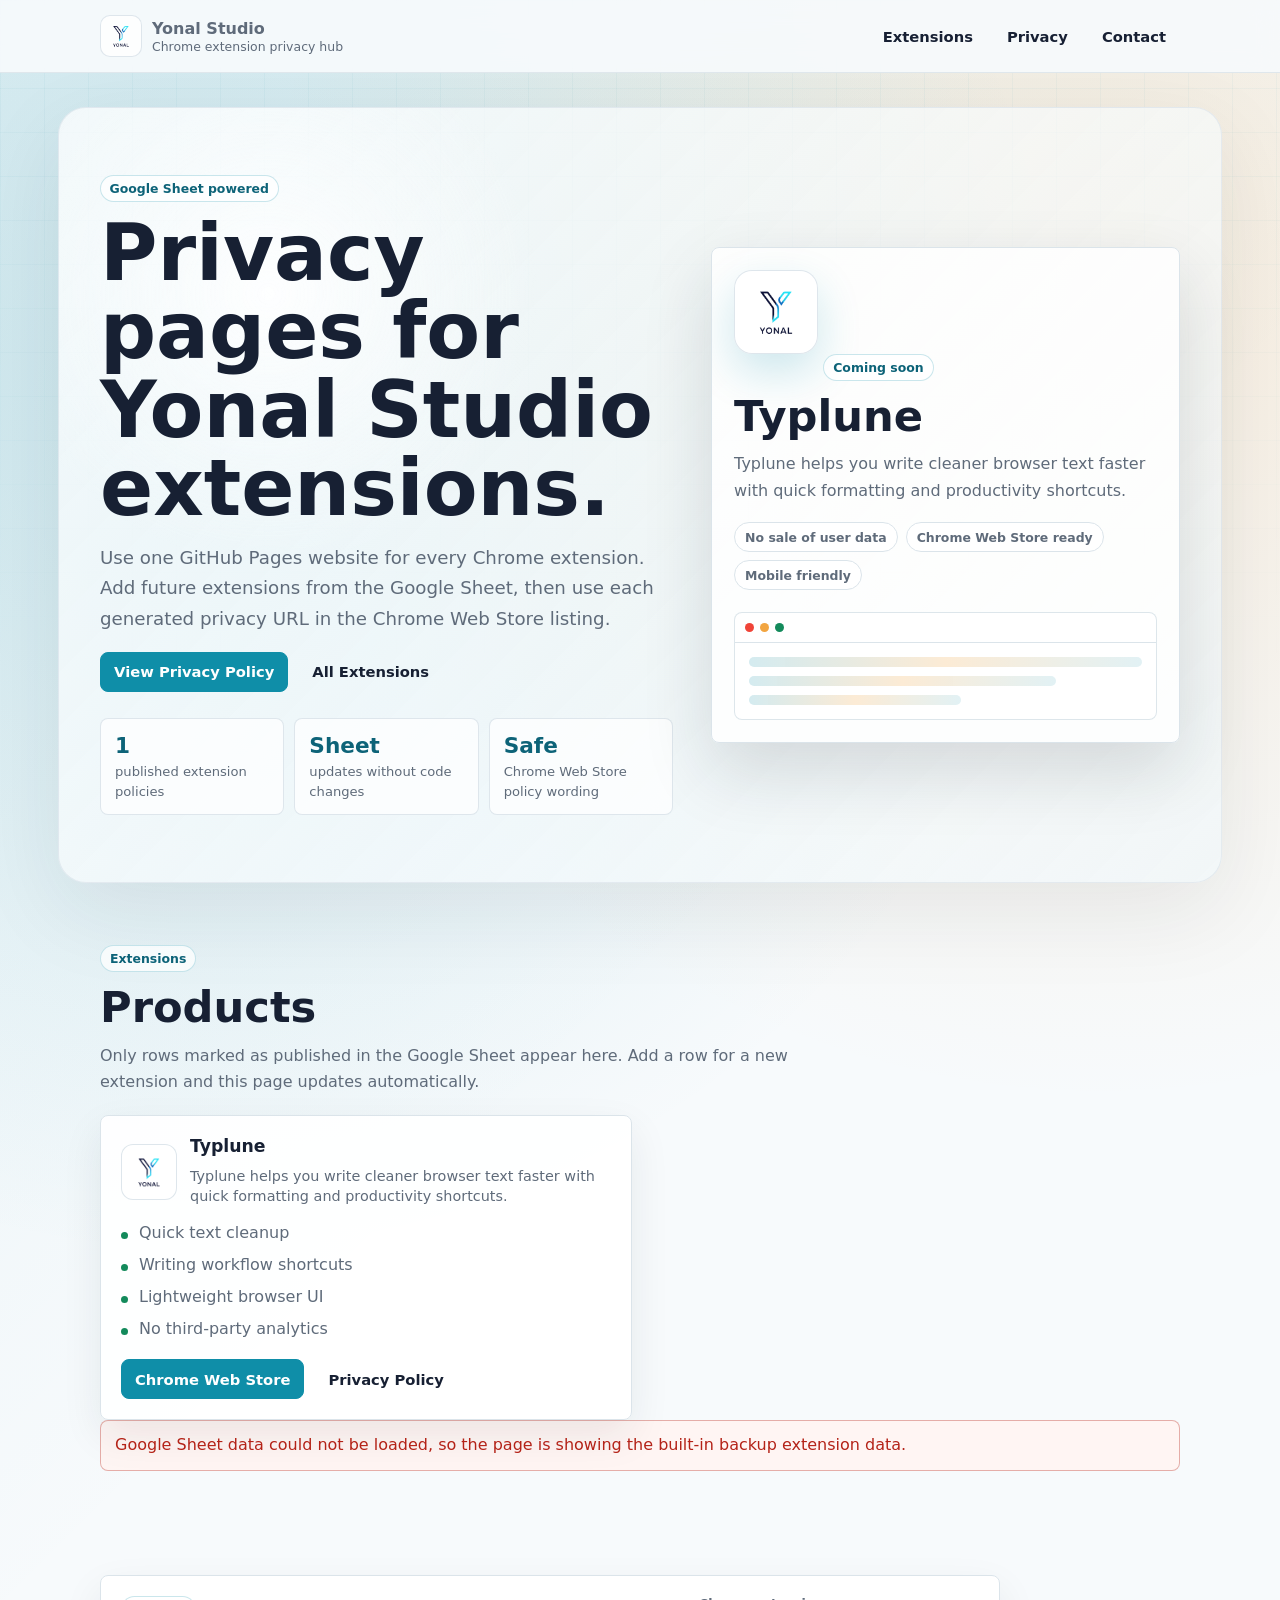
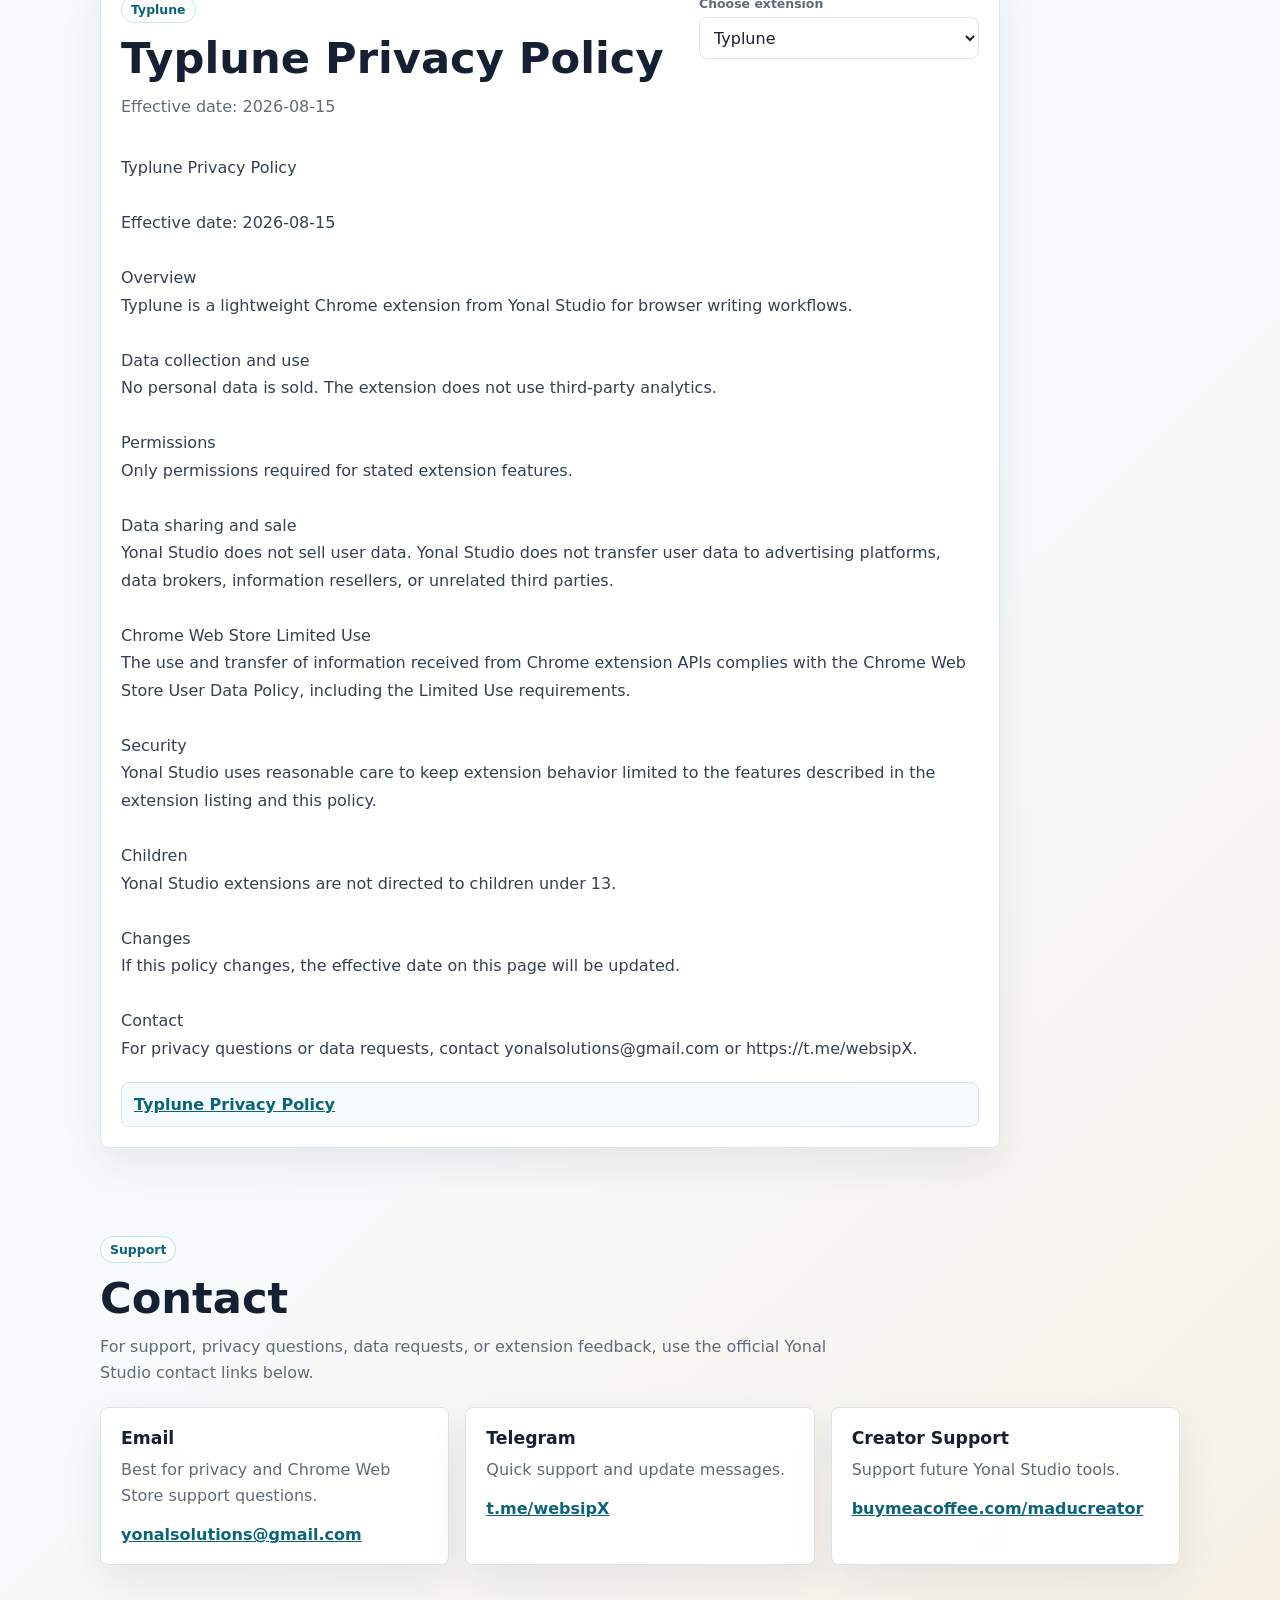
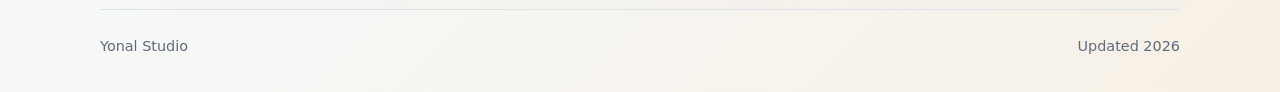
==== index.html @ adbc8b3a "Remove dark logo backgrounds" ====
<!doctype html>
<html lang="en">
<head>
  <meta charset="utf-8">
  <meta name="viewport" content="width=device-width, initial-scale=1">
  <title>Yonal Studio | Chrome Extension Privacy Policies</title>
  <meta name="description" content="Official Yonal Studio Chrome extension privacy policies and support links.">
  <style>
    :root {
      --bg: #f7fafc;
      --surface: #ffffff;
      --surface-soft: #eef7fb;
      --text: #172033;
      --muted: #5f6b7a;
      --line: #dbe4ea;
      --brand: #0f8ea8;
      --brand-dark: #0d6378;
      --accent: #f2a541;
      --ok: #138a5b;
      --danger: #b42318;
      --shadow: 0 16px 40px rgba(23, 32, 51, 0.08);
      --shadow-strong: 0 28px 70px rgba(23, 32, 51, 0.14);
    }

    * { box-sizing: border-box; }

    html { scroll-behavior: smooth; }

    body {
      position: relative;
      margin: 0;
      color: var(--text);
      background:
        radial-gradient(circle at 16% 12%, rgba(15, 142, 168, 0.15), transparent 28%),
        radial-gradient(circle at 86% 8%, rgba(242, 165, 65, 0.16), transparent 26%),
        linear-gradient(135deg, rgba(15, 142, 168, 0.08), transparent 36%),
        linear-gradient(315deg, rgba(242, 165, 65, 0.12), transparent 34%),
        var(--bg);
      font-family: Inter, ui-sans-serif, system-ui, -apple-system, BlinkMacSystemFont, "Segoe UI", sans-serif;
      overflow-x: hidden;
    }

    body::before {
      content: "";
      position: fixed;
      inset: 0;
      z-index: -1;
      pointer-events: none;
      background-image:
        linear-gradient(rgba(15, 142, 168, 0.07) 1px, transparent 1px),
        linear-gradient(90deg, rgba(15, 142, 168, 0.07) 1px, transparent 1px);
      background-size: 44px 44px;
      mask-image: linear-gradient(to bottom, rgba(0, 0, 0, 0.65), transparent 76%);
      animation: gridMove 28s linear infinite;
    }

    a { color: inherit; }

    @keyframes gridMove {
      to { transform: translate3d(-44px, 44px, 0); }
    }

    .touch-layer {
      position: fixed;
      inset: 0;
      z-index: 60;
      pointer-events: none;
      overflow: hidden;
    }

    .touch-spark {
      position: absolute;
      width: 9px;
      height: 9px;
      border-radius: 50%;
      background: var(--brand);
      box-shadow: 0 0 18px rgba(15, 142, 168, 0.48);
      animation: touchSpark 720ms ease-out forwards;
    }

    .touch-ring {
      position: absolute;
      width: 18px;
      height: 18px;
      border: 2px solid rgba(15, 142, 168, 0.28);
      border-radius: 50%;
      transform: translate(-50%, -50%) scale(0.35);
      animation: touchRing 680ms ease-out forwards;
    }

    @keyframes touchSpark {
      to {
        opacity: 0;
        transform: translate(var(--spark-x), var(--spark-y)) scale(0.2);
      }
    }

    @keyframes touchRing {
      to {
        opacity: 0;
        transform: translate(-50%, -50%) scale(5.2);
      }
    }

    .wrap {
      width: min(1080px, calc(100% - 32px));
      margin: 0 auto;
    }

    .topbar {
      position: sticky;
      top: 0;
      z-index: 10;
      border-bottom: 1px solid rgba(219, 228, 234, 0.85);
      background: rgba(247, 250, 252, 0.92);
      backdrop-filter: blur(14px);
    }

    .topbar-inner {
      display: flex;
      align-items: center;
      justify-content: space-between;
      gap: 16px;
      min-height: 72px;
    }

    .brand {
      display: flex;
      align-items: center;
      gap: 10px;
      min-width: 0;
      text-decoration: none;
    }

    .brand img {
      width: 42px;
      height: 42px;
      flex: 0 0 auto;
      border-radius: 10px;
      object-fit: contain;
      background: rgba(255, 255, 255, 0.78);
      border: 1px solid rgba(219, 228, 234, 0.9);
    }

    .brand strong,
    .brand span {
      display: block;
      white-space: nowrap;
      overflow: hidden;
      text-overflow: ellipsis;
    }

    .brand strong { font-size: 1rem; }

    .brand span {
      margin-top: 1px;
      color: var(--muted);
      font-size: 0.78rem;
    }

    .nav {
      display: flex;
      align-items: center;
      gap: 6px;
    }

    .nav a,
    .btn {
      display: inline-flex;
      align-items: center;
      justify-content: center;
      min-height: 40px;
      padding: 0 13px;
      border: 1px solid transparent;
      border-radius: 8px;
      color: var(--text);
      font-size: 0.92rem;
      font-weight: 700;
      text-decoration: none;
      transition: background 140ms ease, border-color 140ms ease, color 140ms ease;
    }

    .btn {
      position: relative;
      overflow: hidden;
    }

    .nav a:hover,
    .btn:hover {
      border-color: var(--line);
      background: var(--surface);
    }

    .btn.primary {
      color: #fff;
      border-color: var(--brand);
      background: var(--brand);
    }

    .btn.primary:hover {
      border-color: var(--brand-dark);
      background: var(--brand-dark);
    }

    .hero {
      position: relative;
      display: grid;
      grid-template-columns: minmax(0, 1.1fr) minmax(280px, 0.9fr);
      gap: 38px;
      align-items: center;
      min-height: calc(100vh - 72px);
      padding: 58px 0 42px;
    }

    .hero::before {
      content: "";
      position: absolute;
      inset: 34px -42px 18px;
      z-index: -1;
      border: 1px solid rgba(219, 228, 234, 0.72);
      border-radius: 28px;
      background:
        radial-gradient(circle at 18% 24%, rgba(255, 255, 255, 0.9), transparent 24%),
        linear-gradient(135deg, rgba(255, 255, 255, 0.72), rgba(238, 247, 251, 0.58));
      box-shadow: 0 28px 90px rgba(23, 32, 51, 0.08);
    }

    .hero-copy,
    .hero-card,
    .reveal {
      opacity: 0;
      transform: translateY(18px);
      animation: revealUp 740ms ease forwards;
    }

    .hero-card { animation-delay: 120ms; }

    @keyframes revealUp {
      to { opacity: 1; transform: translateY(0); }
    }

    .eyebrow {
      display: inline-flex;
      align-items: center;
      width: fit-content;
      margin: 0 0 12px;
      padding: 5px 9px;
      border: 1px solid rgba(15, 142, 168, 0.22);
      border-radius: 999px;
      color: var(--brand-dark);
      background: rgba(255, 255, 255, 0.7);
      font-size: 0.78rem;
      font-weight: 800;
    }

    h1,
    h2,
    h3,
    p { margin-top: 0; }

    h1 {
      max-width: 760px;
      margin-bottom: 16px;
      font-size: clamp(2.2rem, 7vw, 4.9rem);
      line-height: 1;
      letter-spacing: 0;
    }

    h2 {
      margin-bottom: 12px;
      font-size: clamp(1.65rem, 4vw, 2.7rem);
      line-height: 1.08;
      letter-spacing: 0;
    }

    h3 {
      margin-bottom: 8px;
      font-size: 1.08rem;
      line-height: 1.22;
    }

    .lead {
      max-width: 680px;
      color: var(--muted);
      font-size: clamp(1rem, 2vw, 1.14rem);
      line-height: 1.65;
    }

    .hero-stats {
      display: grid;
      grid-template-columns: repeat(3, minmax(0, 1fr));
      gap: 10px;
      max-width: 660px;
      margin-top: 26px;
    }

    .stat {
      min-height: 82px;
      padding: 14px;
      border: 1px solid rgba(219, 228, 234, 0.9);
      border-radius: 8px;
      background: rgba(255, 255, 255, 0.72);
    }

    .stat b {
      display: block;
      margin-bottom: 3px;
      color: var(--brand-dark);
      font-size: 1.35rem;
    }

    .stat span {
      color: var(--muted);
      font-size: 0.82rem;
      line-height: 1.35;
    }

    .hero-card {
      position: relative;
      overflow: hidden;
      padding: 22px;
      border: 1px solid var(--line);
      border-radius: 8px;
      background: rgba(255, 255, 255, 0.82);
      box-shadow: var(--shadow-strong);
    }

    .hero-card::before {
      content: "";
      position: absolute;
      inset: -45% -20% auto;
      height: 220px;
      background: conic-gradient(from 120deg, transparent, rgba(15, 142, 168, 0.26), rgba(242, 165, 65, 0.3), transparent);
      animation: softSpin 12s linear infinite;
    }

    .hero-card > * {
      position: relative;
      z-index: 1;
    }

    @keyframes softSpin {
      to { transform: rotate(360deg); }
    }

    .hero-card img {
      width: 84px;
      height: 84px;
      margin-bottom: 18px;
      border-radius: 18px;
      object-fit: contain;
      background: rgba(255, 255, 255, 0.78);
      border: 1px solid rgba(219, 228, 234, 0.9);
      box-shadow: 0 18px 44px rgba(15, 142, 168, 0.2);
      animation: floatLogo 4.8s ease-in-out infinite;
    }

    @keyframes floatLogo {
      50% { transform: translateY(-8px); }
    }

    .mini-browser {
      position: relative;
      z-index: 1;
      margin-top: 22px;
      border: 1px solid rgba(219, 228, 234, 0.92);
      border-radius: 8px;
      background: rgba(255, 255, 255, 0.82);
    }

    .mini-bar {
      display: flex;
      gap: 6px;
      padding: 10px;
      border-bottom: 1px solid var(--line);
    }

    .mini-bar span {
      width: 9px;
      height: 9px;
      border-radius: 50%;
      background: #f04438;
    }

    .mini-bar span:nth-child(2) { background: var(--accent); }
    .mini-bar span:nth-child(3) { background: var(--ok); }

    .mini-lines {
      display: grid;
      gap: 9px;
      padding: 14px;
    }

    .mini-lines span {
      height: 10px;
      border-radius: 999px;
      background: linear-gradient(90deg, rgba(15, 142, 168, 0.18), rgba(242, 165, 65, 0.22), rgba(15, 142, 168, 0.12));
      animation: linePulse 2.6s ease-in-out infinite;
    }

    .mini-lines span:nth-child(2) {
      width: 78%;
      animation-delay: -0.45s;
    }

    .mini-lines span:nth-child(3) {
      width: 54%;
      animation-delay: -0.9s;
    }

    @keyframes linePulse {
      50% { opacity: 0.45; transform: scaleX(0.96); transform-origin: left; }
    }

    .meta {
      display: flex;
      flex-wrap: wrap;
      gap: 8px;
      margin-top: 18px;
    }

    .pill {
      display: inline-flex;
      align-items: center;
      min-height: 30px;
      padding: 0 10px;
      border: 1px solid var(--line);
      border-radius: 999px;
      color: var(--muted);
      background: #fff;
      font-size: 0.78rem;
      font-weight: 700;
    }

    section { padding: 44px 0; }

    .section-head {
      max-width: 740px;
      margin-bottom: 20px;
    }

    .muted {
      color: var(--muted);
      line-height: 1.65;
    }

    .grid {
      display: grid;
      grid-template-columns: repeat(2, minmax(0, 1fr));
      gap: 16px;
    }

    .card,
    .policy,
    .contact-card {
      border: 1px solid var(--line);
      border-radius: 8px;
      background: rgba(255, 255, 255, 0.9);
      box-shadow: var(--shadow);
    }

    .card,
    .policy,
    .contact-card { padding: 20px; }

    .card,
    .contact-card {
      transition: transform 160ms ease, border-color 160ms ease, box-shadow 160ms ease;
    }

    .card:hover,
    .contact-card:hover {
      transform: translateY(-4px);
      border-color: rgba(15, 142, 168, 0.26);
      box-shadow: var(--shadow-strong);
    }

    .extension-head {
      display: grid;
      grid-template-columns: 56px minmax(0, 1fr);
      gap: 13px;
      align-items: center;
      margin-bottom: 14px;
    }

    .extension-head img {
      width: 56px;
      height: 56px;
      border-radius: 12px;
      object-fit: contain;
      background: rgba(255, 255, 255, 0.78);
      border: 1px solid rgba(219, 228, 234, 0.9);
    }

    .extension-head p {
      margin-bottom: 0;
      color: var(--muted);
      font-size: 0.9rem;
      line-height: 1.45;
    }

    ul {
      display: grid;
      gap: 8px;
      margin: 14px 0 18px;
      padding: 0;
      list-style: none;
    }

    li {
      position: relative;
      padding-left: 18px;
      color: var(--muted);
      line-height: 1.5;
    }

    li::before {
      content: "";
      position: absolute;
      top: 0.65em;
      left: 0;
      width: 7px;
      height: 7px;
      border-radius: 50%;
      background: var(--ok);
    }

    .actions {
      display: flex;
      flex-wrap: wrap;
      gap: 10px;
      margin-top: 18px;
    }

    .policy {
      max-width: 900px;
    }

    .policy-header {
      display: flex;
      align-items: flex-start;
      justify-content: space-between;
      gap: 18px;
      margin-bottom: 18px;
    }

    .select-wrap {
      min-width: min(100%, 280px);
    }

    label {
      display: block;
      margin-bottom: 6px;
      color: var(--muted);
      font-size: 0.78rem;
      font-weight: 800;
    }

    select {
      width: 100%;
      min-height: 42px;
      padding: 0 10px;
      border: 1px solid var(--line);
      border-radius: 8px;
      color: var(--text);
      background: #fff;
      font: inherit;
    }

    .policy-body {
      white-space: pre-wrap;
      color: #344054;
      line-height: 1.72;
    }

    .policy-links {
      display: grid;
      gap: 10px;
      margin-top: 20px;
    }

    .policy-link-row {
      padding: 12px;
      border: 1px solid var(--line);
      border-radius: 8px;
      background: rgba(238, 247, 251, 0.56);
    }

    .policy-links a,
    .contact-card a {
      overflow-wrap: anywhere;
      color: var(--brand-dark);
      font-weight: 800;
    }

    .contact-grid {
      display: grid;
      grid-template-columns: repeat(3, minmax(0, 1fr));
      gap: 16px;
    }

    footer {
      display: flex;
      justify-content: space-between;
      gap: 12px;
      padding: 28px 0 38px;
      border-top: 1px solid var(--line);
      color: var(--muted);
      font-size: 0.9rem;
    }

    .notice {
      padding: 12px 14px;
      border: 1px solid rgba(242, 165, 65, 0.5);
      border-radius: 8px;
      color: #6f4d12;
      background: rgba(255, 247, 230, 0.86);
      line-height: 1.55;
    }

    .notice.error {
      border-color: rgba(180, 35, 24, 0.34);
      color: var(--danger);
      background: rgba(255, 244, 242, 0.9);
    }

    .empty {
      padding: 22px;
      border: 1px dashed rgba(15, 142, 168, 0.34);
      border-radius: 8px;
      color: var(--muted);
      background: rgba(255, 255, 255, 0.7);
      line-height: 1.6;
    }

    @media (max-width: 820px) {
      .topbar-inner {
        align-items: stretch;
        flex-direction: column;
        padding: 12px 0;
      }

      .nav {
        display: grid;
        grid-template-columns: repeat(3, 1fr);
      }

      .nav a { padding-inline: 8px; }

      .hero,
      .grid,
      .contact-grid {
        grid-template-columns: 1fr;
      }

      .hero {
        min-height: auto;
        padding-top: 36px;
      }

      .hero::before {
        inset: 18px -14px 8px;
        border-radius: 18px;
      }

      .hero-stats {
        grid-template-columns: 1fr;
      }

      .policy-header {
        display: grid;
      }
    }

    @media (max-width: 520px) {
      .wrap { width: min(100% - 22px, 1080px); }
      .brand img { width: 38px; height: 38px; }
      .brand strong { font-size: 0.95rem; }
      .brand span { font-size: 0.74rem; }
      .nav a { font-size: 0.84rem; }
      .card,
      .policy,
      .contact-card,
      .hero-card { padding: 16px; }
      footer { flex-direction: column; }
    }

    @media (prefers-reduced-motion: reduce) {
      *,
      *::before,
      *::after {
        scroll-behavior: auto !important;
        animation-duration: 0.001ms !important;
        animation-iteration-count: 1 !important;
        transition-duration: 0.001ms !important;
      }
    }
  </style>
</head>
<body>
  <div class="touch-layer" id="touchLayer" aria-hidden="true"></div>
  <header class="topbar">
    <div class="wrap topbar-inner">
      <a class="brand" href="#home" aria-label="Yonal Studio home">
        <img src="Yonal.png" alt="Yonal Studio logo">
        <span>
          <strong>Yonal Studio</strong>
          <span>Chrome extension privacy hub</span>
        </span>
      </a>
      <nav class="nav" aria-label="Main navigation">
        <a href="#extensions">Extensions</a>
        <a href="#privacy">Privacy</a>
        <a href="#contact">Contact</a>
      </nav>
    </div>
  </header>

  <main id="home" class="wrap">
    <section class="hero">
      <div class="hero-copy">
        <p class="eyebrow">Google Sheet powered</p>
        <h1>Privacy pages for Yonal Studio extensions.</h1>
        <p class="lead">Use one GitHub Pages website for every Chrome extension. Add future extensions from the Google Sheet, then use each generated privacy URL in the Chrome Web Store listing.</p>
        <div class="actions">
          <a class="btn primary" href="#privacy">View Privacy Policy</a>
          <a class="btn" href="#extensions">All Extensions</a>
        </div>
        <div class="hero-stats" aria-label="Privacy hub features">
          <div class="stat"><b id="extensionCount">1</b><span>published extension policies</span></div>
          <div class="stat"><b>Sheet</b><span>updates without code changes</span></div>
          <div class="stat"><b>Safe</b><span>Chrome Web Store policy wording</span></div>
        </div>
      </div>
      <aside class="hero-card" aria-label="Featured extension">
        <img id="featuredLogo" src="Yonal.png" alt="">
        <p class="eyebrow" id="featuredStatus">Published</p>
        <h2 id="featuredName">Yonal Studio</h2>
        <p class="muted" id="featuredSummary">Official Chrome extension privacy and support pages.</p>
        <div class="meta">
          <span class="pill">No sale of user data</span>
          <span class="pill">Chrome Web Store ready</span>
          <span class="pill">Mobile friendly</span>
        </div>
        <div class="mini-browser" aria-hidden="true">
          <div class="mini-bar"><span></span><span></span><span></span></div>
          <div class="mini-lines"><span></span><span></span><span></span></div>
        </div>
      </aside>
    </section>

    <section id="extensions">
      <div class="section-head">
        <p class="eyebrow">Extensions</p>
        <h2>Products</h2>
        <p class="muted">Only rows marked as published in the Google Sheet appear here. Add a row for a new extension and this page updates automatically.</p>
      </div>
      <div class="grid" id="extensionGrid"></div>
      <p class="notice" id="sheetNotice" hidden>Google Sheet data could not be loaded, so the page is showing the built-in backup extension data.</p>
    </section>

    <section id="privacy">
      <article class="policy">
        <div class="policy-header">
          <div>
            <p class="eyebrow" id="policyBadge">Privacy policy</p>
            <h2 id="policyTitle">Privacy Policy</h2>
            <p class="muted" id="policyDate">Effective date</p>
          </div>
          <div class="select-wrap">
            <label for="policySelect">Choose extension</label>
            <select id="policySelect"></select>
          </div>
        </div>
        <div class="policy-body" id="policyBody"></div>
        <div class="policy-links" id="policyLinks"></div>
      </article>
    </section>

    <section id="contact">
      <div class="section-head">
        <p class="eyebrow">Support</p>
        <h2>Contact</h2>
        <p class="muted">For support, privacy questions, data requests, or extension feedback, use the official Yonal Studio contact links below.</p>
      </div>
      <div class="contact-grid">
        <article class="contact-card">
          <h3>Email</h3>
          <p class="muted">Best for privacy and Chrome Web Store support questions.</p>
          <a href="mailto:yonalsolutions@gmail.com">yonalsolutions@gmail.com</a>
        </article>
        <article class="contact-card">
          <h3>Telegram</h3>
          <p class="muted">Quick support and update messages.</p>
          <a href="https://t.me/websipX" target="_blank" rel="noopener">t.me/websipX</a>
        </article>
        <article class="contact-card">
          <h3>Creator Support</h3>
          <p class="muted">Support future Yonal Studio tools.</p>
          <a href="https://buymeacoffee.com/maducreator" target="_blank" rel="noopener">buymeacoffee.com/maducreator</a>
        </article>
      </div>
    </section>
  </main>

  <footer class="wrap">
    <span>Yonal Studio</span>
    <span id="updatedStamp">Privacy hub</span>
  </footer>

  <script>
    const SHEET_ID = '1eaFO8uSvKf9EY0mEOXL4SU1K8xFIANxV0_RZ9KiDdHo';
    const SHEET_NAME = 'Extensions';
    const DEFAULT_LOGO = 'Yonal.png';
    const FALLBACK_EXTENSIONS = [{
      id: 'typlune',
      name: 'Typlune',
      tagline: 'Smart typing tools for the browser',
      summary: 'Typlune helps you write cleaner browser text faster with quick formatting and productivity shortcuts.',
      description: 'Typlune is a lightweight Chrome extension from Yonal Studio for browser writing workflows.',
      version: '1.0.0',
      status: 'Coming soon',
      storeUrl: 'https://chromewebstore.google.com/',
      iconUrl: '',
      features: 'Quick text cleanup|Writing workflow shortcuts|Lightweight browser UI|No third-party analytics',
      privacyEffectiveDate: '2026-08-15',
      privacyPolicy: '',
      permissions: 'Only permissions required for stated extension features.',
      dataCollected: 'No personal data is sold. The extension does not use third-party analytics.',
      published: 'true'
    }];

    function parseCsv(input) {
      const rows = [];
      let row = [];
      let value = '';
      let quoted = false;

      for (let i = 0; i < input.length; i += 1) {
        const char = input[i];
        const next = input[i + 1];

        if (char === '"' && quoted && next === '"') {
          value += '"';
          i += 1;
        } else if (char === '"') {
          quoted = !quoted;
        } else if (char === ',' && !quoted) {
          row.push(value);
          value = '';
        } else if ((char === '\n' || char === '\r') && !quoted) {
          if (value || row.length) {
            row.push(value);
            rows.push(row);
            row = [];
            value = '';
          }
          if (char === '\r' && next === '\n') i += 1;
        } else {
          value += char;
        }
      }

      if (value || row.length) row.push(value);
      if (row.length) rows.push(row);
      return rows;
    }

    function cleanId(value) {
      return String(value || '')
        .toLowerCase()
        .trim()
        .replace(/[^a-z0-9-]/g, '-')
        .replace(/-+/g, '-')
        .replace(/^-|-$/g, '');
    }

    function text(value, fallback = '') {
      const clean = String(value || '').trim();
      return clean || fallback;
    }

    function isPublished(item) {
      return ['true', 'yes', '1', 'published'].includes(String(item.published || '').toLowerCase().trim());
    }

    function safeUrl(value, fallback = '#') {
      if (!String(value || '').trim()) return fallback;
      try {
        const url = new URL(String(value || ''), window.location.href);
        return ['https:', 'mailto:'].includes(url.protocol) ? url.href : fallback;
      } catch {
        return fallback;
      }
    }

    function safeAssetUrl(value, fallback = DEFAULT_LOGO) {
      if (!String(value || '').trim()) return fallback;
      try {
        const url = new URL(String(value || ''), window.location.href);
        const sameOrigin = url.origin === window.location.origin;
        return url.protocol === 'https:' || sameOrigin ? url.href : fallback;
      } catch {
        return fallback;
      }
    }

    function currentPrivacyUrl(item) {
      const url = new URL(window.location.href);
      url.search = '';
      url.hash = '';
      url.searchParams.set('privacy', cleanId(item.id));
      return url.href;
    }

    function splitFeatures(value) {
      return String(value || '')
        .split(/[|;]/)
        .map((item) => item.trim())
        .filter(Boolean)
        .slice(0, 6);
    }

    function logoFor(item) {
      return safeAssetUrl(item.iconUrl, DEFAULT_LOGO);
    }

    function generatedPolicy(item) {
      const name = text(item.name, 'This extension');
      const effectiveDate = text(item.privacyEffectiveDate, '2026-08-16');
      const description = text(item.description, text(item.summary, `${name} is a Chrome extension published by Yonal Studio.`));
      const permissions = text(item.permissions, 'The extension requests only the Chrome permissions required for its stated features.');
      const dataCollected = text(item.dataCollected, 'The extension does not sell personal data and does not use user data for advertising.');

      return `${name} Privacy Policy

Effective date: ${effectiveDate}

Overview
${description}

Data collection and use
${dataCollected}

Permissions
${permissions}

Data sharing and sale
Yonal Studio does not sell user data. Yonal Studio does not transfer user data to advertising platforms, data brokers, information resellers, or unrelated third parties.

Chrome Web Store Limited Use
The use and transfer of information received from Chrome extension APIs complies with the Chrome Web Store User Data Policy, including the Limited Use requirements.

Security
Yonal Studio uses reasonable care to keep extension behavior limited to the features described in the extension listing and this policy.

Children
Yonal Studio extensions are not directed to children under 13.

Changes
If this policy changes, the effective date on this page will be updated.

Contact
For privacy questions or data requests, contact yonalsolutions@gmail.com or https://t.me/websipX.`;
    }

    function normalizedRecords(rows) {
      if (!rows.length) return [];
      const headers = rows.shift().map((header) => header.trim());
      if (!headers.includes('id') || !headers.includes('name')) {
        throw new Error('Google Sheet must include id and name columns.');
      }
      return rows
        .map((row) => Object.fromEntries(headers.map((header, index) => [header, row[index] || ''])))
        .filter((item) => cleanId(item.id) && text(item.name));
    }

    function handleImageError(image) {
      if (image.dataset.fallbackApplied) return;
      image.dataset.fallbackApplied = 'true';
      image.src = DEFAULT_LOGO;
    }

    function createExtensionCard(item) {
      const card = document.createElement('article');
      card.className = 'card';
      card.innerHTML = `
        <div class="extension-head">
          <img alt="">
          <div>
            <h3></h3>
            <p></p>
          </div>
        </div>
        <ul></ul>
        <div class="actions">
          <a class="btn primary" target="_blank" rel="noopener">Chrome Web Store</a>
          <a class="btn">Privacy Policy</a>
        </div>`;

      card.querySelector('img').src = logoFor(item);
      card.querySelector('img').alt = `${text(item.name, 'Extension')} logo`;
      card.querySelector('img').onerror = () => handleImageError(card.querySelector('img'));
      card.querySelector('h3').textContent = text(item.name, 'Extension');
      card.querySelector('p').textContent = text(item.summary, text(item.tagline, text(item.description)));

      const list = card.querySelector('ul');
      const features = splitFeatures(item.features);
      (features.length ? features : ['Privacy policy available', 'Support contact available']).forEach((feature) => {
        const li = document.createElement('li');
        li.textContent = feature;
        list.appendChild(li);
      });

      card.querySelector('.primary').href = safeUrl(item.storeUrl, 'https://chromewebstore.google.com/');
      card.querySelector('.btn:not(.primary)').href = currentPrivacyUrl(item);
      return card;
    }

    function selectedItem(items) {
      const params = new URLSearchParams(window.location.search);
      const requested = cleanId(params.get('privacy')) || cleanId(location.hash.replace('#privacy-', ''));
      return items.find((item) => cleanId(item.id) === requested) || items[0];
    }

    function renderPolicy(items) {
      const item = selectedItem(items);
      const select = document.getElementById('policySelect');
      select.textContent = '';

      items.forEach((record) => {
        const option = document.createElement('option');
        option.value = cleanId(record.id);
        option.textContent = text(record.name, record.id);
        option.selected = cleanId(record.id) === cleanId(item.id);
        select.appendChild(option);
      });

      document.getElementById('policyBadge').textContent = text(item.name, 'Extension');
      document.getElementById('policyTitle').textContent = `${text(item.name, 'Extension')} Privacy Policy`;
      document.getElementById('policyDate').textContent = `Effective date: ${text(item.privacyEffectiveDate, '2026-08-16')}`;
      document.getElementById('policyBody').textContent = text(item.privacyPolicy, generatedPolicy(item));

      const links = document.getElementById('policyLinks');
      links.textContent = '';
      items.forEach((record) => {
        const row = document.createElement('div');
        const link = document.createElement('a');
        row.className = 'policy-link-row';
        link.href = currentPrivacyUrl(record);
        link.textContent = `${text(record.name, record.id)} Privacy Policy`;
        row.append(link);
        links.appendChild(row);
      });
    }

    function render(items, status = 'live') {
      const fromFallback = status === 'fallback';
      const published = items.filter(isPublished);
      const records = published.length ? published : (fromFallback ? FALLBACK_EXTENSIONS : []);
      const featured = records[0];

      if (featured) {
        document.getElementById('featuredLogo').src = logoFor(featured);
        document.getElementById('featuredLogo').alt = `${text(featured.name, 'Extension')} logo`;
        document.getElementById('featuredLogo').onerror = () => handleImageError(document.getElementById('featuredLogo'));
        document.getElementById('featuredStatus').textContent = text(featured.status, 'Published');
        document.getElementById('featuredName').textContent = text(featured.name, 'Yonal Studio');
        document.getElementById('featuredSummary').textContent = text(featured.summary, text(featured.tagline));
      } else {
        document.getElementById('featuredLogo').src = DEFAULT_LOGO;
        document.getElementById('featuredStatus').textContent = 'Waiting for published rows';
        document.getElementById('featuredName').textContent = 'Yonal Studio';
        document.getElementById('featuredSummary').textContent = 'Add an extension row in Google Sheet and set published to true.';
      }

      document.getElementById('extensionCount').textContent = String(records.length);
      document.getElementById('sheetNotice').hidden = !fromFallback;
      document.getElementById('sheetNotice').className = `notice${fromFallback ? ' error' : ''}`;
      document.getElementById('updatedStamp').textContent = `Updated ${new Date().getFullYear()}`;

      const grid = document.getElementById('extensionGrid');
      grid.textContent = '';
      if (records.length) {
        records.forEach((item) => grid.appendChild(createExtensionCard(item)));
        renderPolicy(records);
      } else {
        const empty = document.createElement('p');
        empty.className = 'empty';
        empty.textContent = 'No published extensions found. In Google Sheet, set the published column to true for at least one extension.';
        grid.appendChild(empty);
        renderPolicy(FALLBACK_EXTENSIONS);
      }

      document.getElementById('policySelect').onchange = (event) => {
        const url = new URL(window.location.href);
        url.searchParams.set('privacy', event.target.value);
        window.history.replaceState({}, '', url);
        renderPolicy(records.length ? records : FALLBACK_EXTENSIONS);
      };

      if (new URLSearchParams(window.location.search).has('privacy')) {
        document.getElementById('privacy').scrollIntoView({ behavior: 'smooth', block: 'start' });
      }
    }

    async function loadSheet() {
      try {
        const sheetUrl = `https://docs.google.com/spreadsheets/d/${SHEET_ID}/gviz/tq?tqx=out:csv&sheet=${encodeURIComponent(SHEET_NAME)}&cache=${Date.now()}`;
        const response = await fetch(sheetUrl);
        if (!response.ok) throw new Error(`Sheet request failed: ${response.status}`);
        const csv = await response.text();
        if (/<!doctype html|<html/i.test(csv)) throw new Error('Google Sheet returned an HTML page instead of CSV.');
        const records = normalizedRecords(parseCsv(csv));
        render(records.length ? records : FALLBACK_EXTENSIONS, 'live');
      } catch (error) {
        console.warn(error);
        render(FALLBACK_EXTENSIONS, 'fallback');
      }
    }

    function playTouchAnimation(event) {
      if (window.matchMedia('(prefers-reduced-motion: reduce)').matches) return;
      const layer = document.getElementById('touchLayer');
      if (!layer) return;

      const colors = ['#0f8ea8', '#f2a541', '#138a5b', '#0d6378'];
      const ring = document.createElement('span');
      ring.className = 'touch-ring';
      ring.style.left = `${event.clientX}px`;
      ring.style.top = `${event.clientY}px`;
      layer.appendChild(ring);
      setTimeout(() => ring.remove(), 720);

      for (let i = 0; i < 12; i += 1) {
        const spark = document.createElement('span');
        const angle = (Math.PI * 2 * i) / 12;
        const distance = 28 + Math.random() * 38;
        spark.className = 'touch-spark';
        spark.style.left = `${event.clientX}px`;
        spark.style.top = `${event.clientY}px`;
        spark.style.background = colors[i % colors.length];
        spark.style.setProperty('--spark-x', `${Math.cos(angle) * distance}px`);
        spark.style.setProperty('--spark-y', `${Math.sin(angle) * distance}px`);
        layer.appendChild(spark);
        setTimeout(() => spark.remove(), 760);
      }
    }

    document.addEventListener('pointerdown', playTouchAnimation, { passive: true });

    loadSheet();
  </script>
</body>
</html>
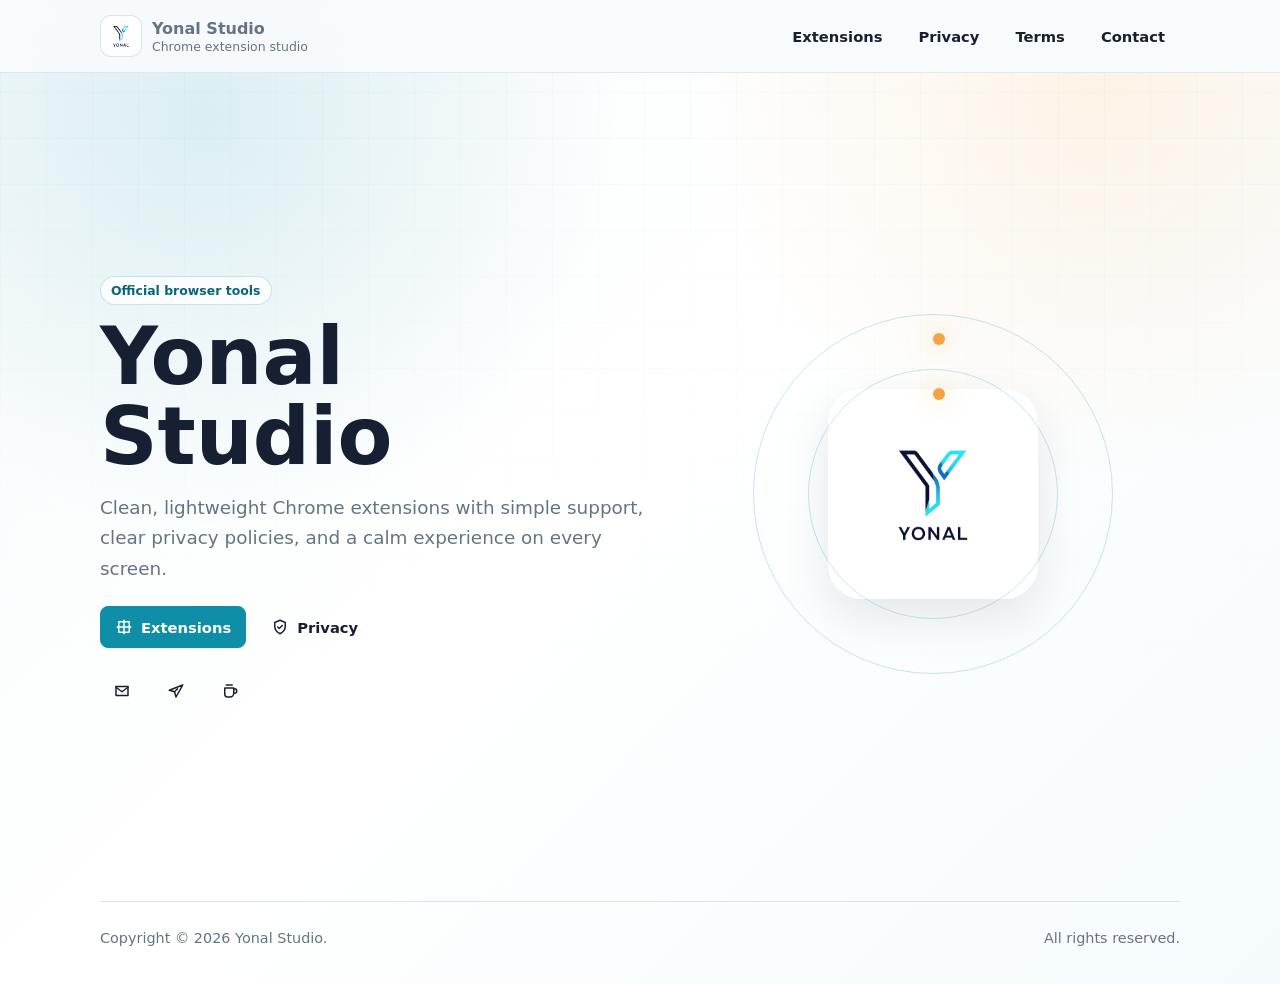
==== commit 27028153: "Split privacy hub into clean pages" ====
--- a/index.html
+++ b/index.html
@@ -3,1153 +3,73 @@
 <head>
   <meta charset="utf-8">
   <meta name="viewport" content="width=device-width, initial-scale=1">
-  <title>Yonal Studio | Chrome Extension Privacy Policies</title>
-  <meta name="description" content="Official Yonal Studio Chrome extension privacy policies and support links.">
-  <style>
-    :root {
-      --bg: #f7fafc;
-      --surface: #ffffff;
-      --surface-soft: #eef7fb;
-      --text: #172033;
-      --muted: #5f6b7a;
-      --line: #dbe4ea;
-      --brand: #0f8ea8;
-      --brand-dark: #0d6378;
-      --accent: #f2a541;
-      --ok: #138a5b;
-      --danger: #b42318;
-      --shadow: 0 16px 40px rgba(23, 32, 51, 0.08);
-      --shadow-strong: 0 28px 70px rgba(23, 32, 51, 0.14);
-    }
-
-    * { box-sizing: border-box; }
-
-    html { scroll-behavior: smooth; }
-
-    body {
-      position: relative;
-      margin: 0;
-      color: var(--text);
-      background:
-        radial-gradient(circle at 16% 12%, rgba(15, 142, 168, 0.15), transparent 28%),
-        radial-gradient(circle at 86% 8%, rgba(242, 165, 65, 0.16), transparent 26%),
-        linear-gradient(135deg, rgba(15, 142, 168, 0.08), transparent 36%),
-        linear-gradient(315deg, rgba(242, 165, 65, 0.12), transparent 34%),
-        var(--bg);
-      font-family: Inter, ui-sans-serif, system-ui, -apple-system, BlinkMacSystemFont, "Segoe UI", sans-serif;
-      overflow-x: hidden;
-    }
-
-    body::before {
-      content: "";
-      position: fixed;
-      inset: 0;
-      z-index: -1;
-      pointer-events: none;
-      background-image:
-        linear-gradient(rgba(15, 142, 168, 0.07) 1px, transparent 1px),
-        linear-gradient(90deg, rgba(15, 142, 168, 0.07) 1px, transparent 1px);
-      background-size: 44px 44px;
-      mask-image: linear-gradient(to bottom, rgba(0, 0, 0, 0.65), transparent 76%);
-      animation: gridMove 28s linear infinite;
-    }
-
-    a { color: inherit; }
-
-    @keyframes gridMove {
-      to { transform: translate3d(-44px, 44px, 0); }
-    }
-
-    .touch-layer {
-      position: fixed;
-      inset: 0;
-      z-index: 60;
-      pointer-events: none;
-      overflow: hidden;
-    }
-
-    .touch-spark {
-      position: absolute;
-      width: 9px;
-      height: 9px;
-      border-radius: 50%;
-      background: var(--brand);
-      box-shadow: 0 0 18px rgba(15, 142, 168, 0.48);
-      animation: touchSpark 720ms ease-out forwards;
-    }
-
-    .touch-ring {
-      position: absolute;
-      width: 18px;
-      height: 18px;
-      border: 2px solid rgba(15, 142, 168, 0.28);
-      border-radius: 50%;
-      transform: translate(-50%, -50%) scale(0.35);
-      animation: touchRing 680ms ease-out forwards;
-    }
-
-    @keyframes touchSpark {
-      to {
-        opacity: 0;
-        transform: translate(var(--spark-x), var(--spark-y)) scale(0.2);
-      }
-    }
-
-    @keyframes touchRing {
-      to {
-        opacity: 0;
-        transform: translate(-50%, -50%) scale(5.2);
-      }
-    }
-
-    .wrap {
-      width: min(1080px, calc(100% - 32px));
-      margin: 0 auto;
-    }
-
-    .topbar {
-      position: sticky;
-      top: 0;
-      z-index: 10;
-      border-bottom: 1px solid rgba(219, 228, 234, 0.85);
-      background: rgba(247, 250, 252, 0.92);
-      backdrop-filter: blur(14px);
-    }
-
-    .topbar-inner {
-      display: flex;
-      align-items: center;
-      justify-content: space-between;
-      gap: 16px;
-      min-height: 72px;
-    }
-
-    .brand {
-      display: flex;
-      align-items: center;
-      gap: 10px;
-      min-width: 0;
-      text-decoration: none;
-    }
-
-    .brand img {
-      width: 42px;
-      height: 42px;
-      flex: 0 0 auto;
-      border-radius: 10px;
-      object-fit: contain;
-      background: rgba(255, 255, 255, 0.78);
-      border: 1px solid rgba(219, 228, 234, 0.9);
-    }
-
-    .brand strong,
-    .brand span {
-      display: block;
-      white-space: nowrap;
-      overflow: hidden;
-      text-overflow: ellipsis;
-    }
-
-    .brand strong { font-size: 1rem; }
-
-    .brand span {
-      margin-top: 1px;
-      color: var(--muted);
-      font-size: 0.78rem;
-    }
-
-    .nav {
-      display: flex;
-      align-items: center;
-      gap: 6px;
-    }
-
-    .nav a,
-    .btn {
-      display: inline-flex;
-      align-items: center;
-      justify-content: center;
-      min-height: 40px;
-      padding: 0 13px;
-      border: 1px solid transparent;
-      border-radius: 8px;
-      color: var(--text);
-      font-size: 0.92rem;
-      font-weight: 700;
-      text-decoration: none;
-      transition: background 140ms ease, border-color 140ms ease, color 140ms ease;
-    }
-
-    .btn {
-      position: relative;
-      overflow: hidden;
-    }
-
-    .nav a:hover,
-    .btn:hover {
-      border-color: var(--line);
-      background: var(--surface);
-    }
-
-    .btn.primary {
-      color: #fff;
-      border-color: var(--brand);
-      background: var(--brand);
-    }
-
-    .btn.primary:hover {
-      border-color: var(--brand-dark);
-      background: var(--brand-dark);
-    }
-
-    .hero {
-      position: relative;
-      display: grid;
-      grid-template-columns: minmax(0, 1.1fr) minmax(280px, 0.9fr);
-      gap: 38px;
-      align-items: center;
-      min-height: calc(100vh - 72px);
-      padding: 58px 0 42px;
-    }
-
-    .hero::before {
-      content: "";
-      position: absolute;
-      inset: 34px -42px 18px;
-      z-index: -1;
-      border: 1px solid rgba(219, 228, 234, 0.72);
-      border-radius: 28px;
-      background:
-        radial-gradient(circle at 18% 24%, rgba(255, 255, 255, 0.9), transparent 24%),
-        linear-gradient(135deg, rgba(255, 255, 255, 0.72), rgba(238, 247, 251, 0.58));
-      box-shadow: 0 28px 90px rgba(23, 32, 51, 0.08);
-    }
-
-    .hero-copy,
-    .hero-card,
-    .reveal {
-      opacity: 0;
-      transform: translateY(18px);
-      animation: revealUp 740ms ease forwards;
-    }
-
-    .hero-card { animation-delay: 120ms; }
-
-    @keyframes revealUp {
-      to { opacity: 1; transform: translateY(0); }
-    }
-
-    .eyebrow {
-      display: inline-flex;
-      align-items: center;
-      width: fit-content;
-      margin: 0 0 12px;
-      padding: 5px 9px;
-      border: 1px solid rgba(15, 142, 168, 0.22);
-      border-radius: 999px;
-      color: var(--brand-dark);
-      background: rgba(255, 255, 255, 0.7);
-      font-size: 0.78rem;
-      font-weight: 800;
-    }
-
-    h1,
-    h2,
-    h3,
-    p { margin-top: 0; }
-
-    h1 {
-      max-width: 760px;
-      margin-bottom: 16px;
-      font-size: clamp(2.2rem, 7vw, 4.9rem);
-      line-height: 1;
-      letter-spacing: 0;
-    }
-
-    h2 {
-      margin-bottom: 12px;
-      font-size: clamp(1.65rem, 4vw, 2.7rem);
-      line-height: 1.08;
-      letter-spacing: 0;
-    }
-
-    h3 {
-      margin-bottom: 8px;
-      font-size: 1.08rem;
-      line-height: 1.22;
-    }
-
-    .lead {
-      max-width: 680px;
-      color: var(--muted);
-      font-size: clamp(1rem, 2vw, 1.14rem);
-      line-height: 1.65;
-    }
-
-    .hero-stats {
-      display: grid;
-      grid-template-columns: repeat(3, minmax(0, 1fr));
-      gap: 10px;
-      max-width: 660px;
-      margin-top: 26px;
-    }
-
-    .stat {
-      min-height: 82px;
-      padding: 14px;
-      border: 1px solid rgba(219, 228, 234, 0.9);
-      border-radius: 8px;
-      background: rgba(255, 255, 255, 0.72);
-    }
-
-    .stat b {
-      display: block;
-      margin-bottom: 3px;
-      color: var(--brand-dark);
-      font-size: 1.35rem;
-    }
-
-    .stat span {
-      color: var(--muted);
-      font-size: 0.82rem;
-      line-height: 1.35;
-    }
-
-    .hero-card {
-      position: relative;
-      overflow: hidden;
-      padding: 22px;
-      border: 1px solid var(--line);
-      border-radius: 8px;
-      background: rgba(255, 255, 255, 0.82);
-      box-shadow: var(--shadow-strong);
-    }
-
-    .hero-card::before {
-      content: "";
-      position: absolute;
-      inset: -45% -20% auto;
-      height: 220px;
-      background: conic-gradient(from 120deg, transparent, rgba(15, 142, 168, 0.26), rgba(242, 165, 65, 0.3), transparent);
-      animation: softSpin 12s linear infinite;
-    }
-
-    .hero-card > * {
-      position: relative;
-      z-index: 1;
-    }
-
-    @keyframes softSpin {
-      to { transform: rotate(360deg); }
-    }
-
-    .hero-card img {
-      width: 84px;
-      height: 84px;
-      margin-bottom: 18px;
-      border-radius: 18px;
-      object-fit: contain;
-      background: rgba(255, 255, 255, 0.78);
-      border: 1px solid rgba(219, 228, 234, 0.9);
-      box-shadow: 0 18px 44px rgba(15, 142, 168, 0.2);
-      animation: floatLogo 4.8s ease-in-out infinite;
-    }
-
-    @keyframes floatLogo {
-      50% { transform: translateY(-8px); }
-    }
-
-    .mini-browser {
-      position: relative;
-      z-index: 1;
-      margin-top: 22px;
-      border: 1px solid rgba(219, 228, 234, 0.92);
-      border-radius: 8px;
-      background: rgba(255, 255, 255, 0.82);
-    }
-
-    .mini-bar {
-      display: flex;
-      gap: 6px;
-      padding: 10px;
-      border-bottom: 1px solid var(--line);
-    }
-
-    .mini-bar span {
-      width: 9px;
-      height: 9px;
-      border-radius: 50%;
-      background: #f04438;
-    }
-
-    .mini-bar span:nth-child(2) { background: var(--accent); }
-    .mini-bar span:nth-child(3) { background: var(--ok); }
-
-    .mini-lines {
-      display: grid;
-      gap: 9px;
-      padding: 14px;
-    }
-
-    .mini-lines span {
-      height: 10px;
-      border-radius: 999px;
-      background: linear-gradient(90deg, rgba(15, 142, 168, 0.18), rgba(242, 165, 65, 0.22), rgba(15, 142, 168, 0.12));
-      animation: linePulse 2.6s ease-in-out infinite;
-    }
-
-    .mini-lines span:nth-child(2) {
-      width: 78%;
-      animation-delay: -0.45s;
-    }
-
-    .mini-lines span:nth-child(3) {
-      width: 54%;
-      animation-delay: -0.9s;
-    }
-
-    @keyframes linePulse {
-      50% { opacity: 0.45; transform: scaleX(0.96); transform-origin: left; }
-    }
-
-    .meta {
-      display: flex;
-      flex-wrap: wrap;
-      gap: 8px;
-      margin-top: 18px;
-    }
-
-    .pill {
-      display: inline-flex;
-      align-items: center;
-      min-height: 30px;
-      padding: 0 10px;
-      border: 1px solid var(--line);
-      border-radius: 999px;
-      color: var(--muted);
-      background: #fff;
-      font-size: 0.78rem;
-      font-weight: 700;
-    }
-
-    section { padding: 44px 0; }
-
-    .section-head {
-      max-width: 740px;
-      margin-bottom: 20px;
-    }
-
-    .muted {
-      color: var(--muted);
-      line-height: 1.65;
-    }
-
-    .grid {
-      display: grid;
-      grid-template-columns: repeat(2, minmax(0, 1fr));
-      gap: 16px;
-    }
-
-    .card,
-    .policy,
-    .contact-card {
-      border: 1px solid var(--line);
-      border-radius: 8px;
-      background: rgba(255, 255, 255, 0.9);
-      box-shadow: var(--shadow);
-    }
-
-    .card,
-    .policy,
-    .contact-card { padding: 20px; }
-
-    .card,
-    .contact-card {
-      transition: transform 160ms ease, border-color 160ms ease, box-shadow 160ms ease;
-    }
-
-    .card:hover,
-    .contact-card:hover {
-      transform: translateY(-4px);
-      border-color: rgba(15, 142, 168, 0.26);
-      box-shadow: var(--shadow-strong);
-    }
-
-    .extension-head {
-      display: grid;
-      grid-template-columns: 56px minmax(0, 1fr);
-      gap: 13px;
-      align-items: center;
-      margin-bottom: 14px;
-    }
-
-    .extension-head img {
-      width: 56px;
-      height: 56px;
-      border-radius: 12px;
-      object-fit: contain;
-      background: rgba(255, 255, 255, 0.78);
-      border: 1px solid rgba(219, 228, 234, 0.9);
-    }
-
-    .extension-head p {
-      margin-bottom: 0;
-      color: var(--muted);
-      font-size: 0.9rem;
-      line-height: 1.45;
-    }
-
-    ul {
-      display: grid;
-      gap: 8px;
-      margin: 14px 0 18px;
-      padding: 0;
-      list-style: none;
-    }
-
-    li {
-      position: relative;
-      padding-left: 18px;
-      color: var(--muted);
-      line-height: 1.5;
-    }
-
-    li::before {
-      content: "";
-      position: absolute;
-      top: 0.65em;
-      left: 0;
-      width: 7px;
-      height: 7px;
-      border-radius: 50%;
-      background: var(--ok);
-    }
-
-    .actions {
-      display: flex;
-      flex-wrap: wrap;
-      gap: 10px;
-      margin-top: 18px;
-    }
-
-    .policy {
-      max-width: 900px;
-    }
-
-    .policy-header {
-      display: flex;
-      align-items: flex-start;
-      justify-content: space-between;
-      gap: 18px;
-      margin-bottom: 18px;
-    }
-
-    .select-wrap {
-      min-width: min(100%, 280px);
-    }
-
-    label {
-      display: block;
-      margin-bottom: 6px;
-      color: var(--muted);
-      font-size: 0.78rem;
-      font-weight: 800;
-    }
-
-    select {
-      width: 100%;
-      min-height: 42px;
-      padding: 0 10px;
-      border: 1px solid var(--line);
-      border-radius: 8px;
-      color: var(--text);
-      background: #fff;
-      font: inherit;
-    }
-
-    .policy-body {
-      white-space: pre-wrap;
-      color: #344054;
-      line-height: 1.72;
-    }
-
-    .policy-links {
-      display: grid;
-      gap: 10px;
-      margin-top: 20px;
-    }
-
-    .policy-link-row {
-      padding: 12px;
-      border: 1px solid var(--line);
-      border-radius: 8px;
-      background: rgba(238, 247, 251, 0.56);
-    }
-
-    .policy-links a,
-    .contact-card a {
-      overflow-wrap: anywhere;
-      color: var(--brand-dark);
-      font-weight: 800;
-    }
-
-    .contact-grid {
-      display: grid;
-      grid-template-columns: repeat(3, minmax(0, 1fr));
-      gap: 16px;
-    }
-
-    footer {
-      display: flex;
-      justify-content: space-between;
-      gap: 12px;
-      padding: 28px 0 38px;
-      border-top: 1px solid var(--line);
-      color: var(--muted);
-      font-size: 0.9rem;
-    }
-
-    .notice {
-      padding: 12px 14px;
-      border: 1px solid rgba(242, 165, 65, 0.5);
-      border-radius: 8px;
-      color: #6f4d12;
-      background: rgba(255, 247, 230, 0.86);
-      line-height: 1.55;
-    }
-
-    .notice.error {
-      border-color: rgba(180, 35, 24, 0.34);
-      color: var(--danger);
-      background: rgba(255, 244, 242, 0.9);
-    }
-
-    .empty {
-      padding: 22px;
-      border: 1px dashed rgba(15, 142, 168, 0.34);
-      border-radius: 8px;
-      color: var(--muted);
-      background: rgba(255, 255, 255, 0.7);
-      line-height: 1.6;
-    }
-
-    @media (max-width: 820px) {
-      .topbar-inner {
-        align-items: stretch;
-        flex-direction: column;
-        padding: 12px 0;
-      }
-
-      .nav {
-        display: grid;
-        grid-template-columns: repeat(3, 1fr);
-      }
-
-      .nav a { padding-inline: 8px; }
-
-      .hero,
-      .grid,
-      .contact-grid {
-        grid-template-columns: 1fr;
-      }
-
-      .hero {
-        min-height: auto;
-        padding-top: 36px;
-      }
-
-      .hero::before {
-        inset: 18px -14px 8px;
-        border-radius: 18px;
-      }
-
-      .hero-stats {
-        grid-template-columns: 1fr;
-      }
-
-      .policy-header {
-        display: grid;
-      }
-    }
-
-    @media (max-width: 520px) {
-      .wrap { width: min(100% - 22px, 1080px); }
-      .brand img { width: 38px; height: 38px; }
-      .brand strong { font-size: 0.95rem; }
-      .brand span { font-size: 0.74rem; }
-      .nav a { font-size: 0.84rem; }
-      .card,
-      .policy,
-      .contact-card,
-      .hero-card { padding: 16px; }
-      footer { flex-direction: column; }
-    }
-
-    @media (prefers-reduced-motion: reduce) {
-      *,
-      *::before,
-      *::after {
-        scroll-behavior: auto !important;
-        animation-duration: 0.001ms !important;
-        animation-iteration-count: 1 !important;
-        transition-duration: 0.001ms !important;
-      }
-    }
-  </style>
+  <title>Yonal Studio</title>
+  <meta name="description" content="Official Yonal Studio Chrome extension home page.">
+  <link rel="stylesheet" href="assets/styles.css">
 </head>
 <body>
   <div class="touch-layer" id="touchLayer" aria-hidden="true"></div>
   <header class="topbar">
     <div class="wrap topbar-inner">
-      <a class="brand" href="#home" aria-label="Yonal Studio home">
+      <a class="brand" href="index.html" aria-label="Yonal Studio home">
         <img src="Yonal.png" alt="Yonal Studio logo">
         <span>
           <strong>Yonal Studio</strong>
-          <span>Chrome extension privacy hub</span>
+          <span>Chrome extension studio</span>
         </span>
       </a>
       <nav class="nav" aria-label="Main navigation">
-        <a href="#extensions">Extensions</a>
-        <a href="#privacy">Privacy</a>
-        <a href="#contact">Contact</a>
+        <a href="extensions.html">Extensions</a>
+        <a href="privacy.html?privacy=typlune">Privacy</a>
+        <a href="terms.html">Terms</a>
+        <a href="contact.html">Contact</a>
       </nav>
     </div>
   </header>
 
-  <main id="home" class="wrap">
+  <main class="wrap">
     <section class="hero">
       <div class="hero-copy">
-        <p class="eyebrow">Google Sheet powered</p>
-        <h1>Privacy pages for Yonal Studio extensions.</h1>
-        <p class="lead">Use one GitHub Pages website for every Chrome extension. Add future extensions from the Google Sheet, then use each generated privacy URL in the Chrome Web Store listing.</p>
+        <p class="eyebrow">Official browser tools</p>
+        <h1>Yonal Studio</h1>
+        <p class="lead">Clean, lightweight Chrome extensions with simple support, clear privacy policies, and a calm experience on every screen.</p>
         <div class="actions">
-          <a class="btn primary" href="#privacy">View Privacy Policy</a>
-          <a class="btn" href="#extensions">All Extensions</a>
+          <a class="button primary" href="extensions.html">
+            <svg class="icon" viewBox="0 0 24 24" aria-hidden="true"><path d="M12 3v18"/><path d="M3 12h18"/><path d="M5 5h14v14H5z"/></svg>
+            Extensions
+          </a>
+          <a class="button" href="privacy.html?privacy=typlune">
+            <svg class="icon" viewBox="0 0 24 24" aria-hidden="true"><path d="M12 3l7 3v5c0 5-3 8-7 10-4-2-7-5-7-10V6l7-3z"/><path d="M9 12l2 2 4-4"/></svg>
+            Privacy
+          </a>
         </div>
-        <div class="hero-stats" aria-label="Privacy hub features">
-          <div class="stat"><b id="extensionCount">1</b><span>published extension policies</span></div>
-          <div class="stat"><b>Sheet</b><span>updates without code changes</span></div>
-          <div class="stat"><b>Safe</b><span>Chrome Web Store policy wording</span></div>
+        <div class="icon-actions" aria-label="Official links">
+          <a class="icon-button" href="mailto:yonalsolutions@gmail.com" aria-label="Email support">
+            <svg class="icon" viewBox="0 0 24 24" aria-hidden="true"><path d="M4 6h16v12H4z"/><path d="M4 7l8 6 8-6"/></svg>
+          </a>
+          <a class="icon-button" href="https://t.me/websipX" target="_blank" rel="noopener" aria-label="Telegram support">
+            <svg class="icon" viewBox="0 0 24 24" aria-hidden="true"><path d="M21 4L3 11l7 2 2 7 9-16z"/><path d="M10 13l4-4"/></svg>
+          </a>
+          <a class="icon-button" href="https://buymeacoffee.com/maducreator" target="_blank" rel="noopener" aria-label="Support Yonal Studio">
+            <svg class="icon" viewBox="0 0 24 24" aria-hidden="true"><path d="M5 8h12v7a5 5 0 0 1-5 5H9a4 4 0 0 1-4-4V8z"/><path d="M17 9h1a3 3 0 0 1 0 6h-1"/><path d="M7 4h8"/></svg>
+          </a>
         </div>
       </div>
-      <aside class="hero-card" aria-label="Featured extension">
-        <img id="featuredLogo" src="Yonal.png" alt="">
-        <p class="eyebrow" id="featuredStatus">Published</p>
-        <h2 id="featuredName">Yonal Studio</h2>
-        <p class="muted" id="featuredSummary">Official Chrome extension privacy and support pages.</p>
-        <div class="meta">
-          <span class="pill">No sale of user data</span>
-          <span class="pill">Chrome Web Store ready</span>
-          <span class="pill">Mobile friendly</span>
-        </div>
-        <div class="mini-browser" aria-hidden="true">
-          <div class="mini-bar"><span></span><span></span><span></span></div>
-          <div class="mini-lines"><span></span><span></span><span></span></div>
-        </div>
-      </aside>
-    </section>
 
-    <section id="extensions">
-      <div class="section-head">
-        <p class="eyebrow">Extensions</p>
-        <h2>Products</h2>
-        <p class="muted">Only rows marked as published in the Google Sheet appear here. Add a row for a new extension and this page updates automatically.</p>
-      </div>
-      <div class="grid" id="extensionGrid"></div>
-      <p class="notice" id="sheetNotice" hidden>Google Sheet data could not be loaded, so the page is showing the built-in backup extension data.</p>
-    </section>
-
-    <section id="privacy">
-      <article class="policy">
-        <div class="policy-header">
-          <div>
-            <p class="eyebrow" id="policyBadge">Privacy policy</p>
-            <h2 id="policyTitle">Privacy Policy</h2>
-            <p class="muted" id="policyDate">Effective date</p>
-          </div>
-          <div class="select-wrap">
-            <label for="policySelect">Choose extension</label>
-            <select id="policySelect"></select>
-          </div>
-        </div>
-        <div class="policy-body" id="policyBody"></div>
-        <div class="policy-links" id="policyLinks"></div>
-      </article>
-    </section>
-
-    <section id="contact">
-      <div class="section-head">
-        <p class="eyebrow">Support</p>
-        <h2>Contact</h2>
-        <p class="muted">For support, privacy questions, data requests, or extension feedback, use the official Yonal Studio contact links below.</p>
-      </div>
-      <div class="contact-grid">
-        <article class="contact-card">
-          <h3>Email</h3>
-          <p class="muted">Best for privacy and Chrome Web Store support questions.</p>
-          <a href="mailto:yonalsolutions@gmail.com">yonalsolutions@gmail.com</a>
-        </article>
-        <article class="contact-card">
-          <h3>Telegram</h3>
-          <p class="muted">Quick support and update messages.</p>
-          <a href="https://t.me/websipX" target="_blank" rel="noopener">t.me/websipX</a>
-        </article>
-        <article class="contact-card">
-          <h3>Creator Support</h3>
-          <p class="muted">Support future Yonal Studio tools.</p>
-          <a href="https://buymeacoffee.com/maducreator" target="_blank" rel="noopener">buymeacoffee.com/maducreator</a>
-        </article>
+      <div class="logo-showcase" aria-label="Animated Yonal Studio logo">
+        <span class="logo-orbit"></span>
+        <span class="logo-orbit two"></span>
+        <img class="main-logo" src="Yonal.png" alt="Yonal Studio logo">
       </div>
     </section>
   </main>
 
-  <footer class="wrap">
-    <span>Yonal Studio</span>
-    <span id="updatedStamp">Privacy hub</span>
+  <footer class="wrap footer">
+    <span>Copyright © <span data-year></span> Yonal Studio.</span>
+    <span>All rights reserved.</span>
   </footer>
 
-  <script>
-    const SHEET_ID = '1eaFO8uSvKf9EY0mEOXL4SU1K8xFIANxV0_RZ9KiDdHo';
-    const SHEET_NAME = 'Extensions';
-    const DEFAULT_LOGO = 'Yonal.png';
-    const FALLBACK_EXTENSIONS = [{
-      id: 'typlune',
-      name: 'Typlune',
-      tagline: 'Smart typing tools for the browser',
-      summary: 'Typlune helps you write cleaner browser text faster with quick formatting and productivity shortcuts.',
-      description: 'Typlune is a lightweight Chrome extension from Yonal Studio for browser writing workflows.',
-      version: '1.0.0',
-      status: 'Coming soon',
-      storeUrl: 'https://chromewebstore.google.com/',
-      iconUrl: '',
-      features: 'Quick text cleanup|Writing workflow shortcuts|Lightweight browser UI|No third-party analytics',
-      privacyEffectiveDate: '2026-08-15',
-      privacyPolicy: '',
-      permissions: 'Only permissions required for stated extension features.',
-      dataCollected: 'No personal data is sold. The extension does not use third-party analytics.',
-      published: 'true'
-    }];
-
-    function parseCsv(input) {
-      const rows = [];
-      let row = [];
-      let value = '';
-      let quoted = false;
-
-      for (let i = 0; i < input.length; i += 1) {
-        const char = input[i];
-        const next = input[i + 1];
-
-        if (char === '"' && quoted && next === '"') {
-          value += '"';
-          i += 1;
-        } else if (char === '"') {
-          quoted = !quoted;
-        } else if (char === ',' && !quoted) {
-          row.push(value);
-          value = '';
-        } else if ((char === '\n' || char === '\r') && !quoted) {
-          if (value || row.length) {
-            row.push(value);
-            rows.push(row);
-            row = [];
-            value = '';
-          }
-          if (char === '\r' && next === '\n') i += 1;
-        } else {
-          value += char;
-        }
-      }
-
-      if (value || row.length) row.push(value);
-      if (row.length) rows.push(row);
-      return rows;
-    }
-
-    function cleanId(value) {
-      return String(value || '')
-        .toLowerCase()
-        .trim()
-        .replace(/[^a-z0-9-]/g, '-')
-        .replace(/-+/g, '-')
-        .replace(/^-|-$/g, '');
-    }
-
-    function text(value, fallback = '') {
-      const clean = String(value || '').trim();
-      return clean || fallback;
-    }
-
-    function isPublished(item) {
-      return ['true', 'yes', '1', 'published'].includes(String(item.published || '').toLowerCase().trim());
-    }
-
-    function safeUrl(value, fallback = '#') {
-      if (!String(value || '').trim()) return fallback;
-      try {
-        const url = new URL(String(value || ''), window.location.href);
-        return ['https:', 'mailto:'].includes(url.protocol) ? url.href : fallback;
-      } catch {
-        return fallback;
-      }
-    }
-
-    function safeAssetUrl(value, fallback = DEFAULT_LOGO) {
-      if (!String(value || '').trim()) return fallback;
-      try {
-        const url = new URL(String(value || ''), window.location.href);
-        const sameOrigin = url.origin === window.location.origin;
-        return url.protocol === 'https:' || sameOrigin ? url.href : fallback;
-      } catch {
-        return fallback;
-      }
-    }
-
-    function currentPrivacyUrl(item) {
-      const url = new URL(window.location.href);
-      url.search = '';
-      url.hash = '';
-      url.searchParams.set('privacy', cleanId(item.id));
-      return url.href;
-    }
-
-    function splitFeatures(value) {
-      return String(value || '')
-        .split(/[|;]/)
-        .map((item) => item.trim())
-        .filter(Boolean)
-        .slice(0, 6);
-    }
-
-    function logoFor(item) {
-      return safeAssetUrl(item.iconUrl, DEFAULT_LOGO);
-    }
-
-    function generatedPolicy(item) {
-      const name = text(item.name, 'This extension');
-      const effectiveDate = text(item.privacyEffectiveDate, '2026-08-16');
-      const description = text(item.description, text(item.summary, `${name} is a Chrome extension published by Yonal Studio.`));
-      const permissions = text(item.permissions, 'The extension requests only the Chrome permissions required for its stated features.');
-      const dataCollected = text(item.dataCollected, 'The extension does not sell personal data and does not use user data for advertising.');
-
-      return `${name} Privacy Policy
-
-Effective date: ${effectiveDate}
-
-Overview
-${description}
-
-Data collection and use
-${dataCollected}
-
-Permissions
-${permissions}
-
-Data sharing and sale
-Yonal Studio does not sell user data. Yonal Studio does not transfer user data to advertising platforms, data brokers, information resellers, or unrelated third parties.
-
-Chrome Web Store Limited Use
-The use and transfer of information received from Chrome extension APIs complies with the Chrome Web Store User Data Policy, including the Limited Use requirements.
-
-Security
-Yonal Studio uses reasonable care to keep extension behavior limited to the features described in the extension listing and this policy.
-
-Children
-Yonal Studio extensions are not directed to children under 13.
-
-Changes
-If this policy changes, the effective date on this page will be updated.
-
-Contact
-For privacy questions or data requests, contact yonalsolutions@gmail.com or https://t.me/websipX.`;
-    }
-
-    function normalizedRecords(rows) {
-      if (!rows.length) return [];
-      const headers = rows.shift().map((header) => header.trim());
-      if (!headers.includes('id') || !headers.includes('name')) {
-        throw new Error('Google Sheet must include id and name columns.');
-      }
-      return rows
-        .map((row) => Object.fromEntries(headers.map((header, index) => [header, row[index] || ''])))
-        .filter((item) => cleanId(item.id) && text(item.name));
-    }
-
-    function handleImageError(image) {
-      if (image.dataset.fallbackApplied) return;
-      image.dataset.fallbackApplied = 'true';
-      image.src = DEFAULT_LOGO;
-    }
-
-    function createExtensionCard(item) {
-      const card = document.createElement('article');
-      card.className = 'card';
-      card.innerHTML = `
-        <div class="extension-head">
-          <img alt="">
-          <div>
-            <h3></h3>
-            <p></p>
-          </div>
-        </div>
-        <ul></ul>
-        <div class="actions">
-          <a class="btn primary" target="_blank" rel="noopener">Chrome Web Store</a>
-          <a class="btn">Privacy Policy</a>
-        </div>`;
-
-      card.querySelector('img').src = logoFor(item);
-      card.querySelector('img').alt = `${text(item.name, 'Extension')} logo`;
-      card.querySelector('img').onerror = () => handleImageError(card.querySelector('img'));
-      card.querySelector('h3').textContent = text(item.name, 'Extension');
-      card.querySelector('p').textContent = text(item.summary, text(item.tagline, text(item.description)));
-
-      const list = card.querySelector('ul');
-      const features = splitFeatures(item.features);
-      (features.length ? features : ['Privacy policy available', 'Support contact available']).forEach((feature) => {
-        const li = document.createElement('li');
-        li.textContent = feature;
-        list.appendChild(li);
-      });
-
-      card.querySelector('.primary').href = safeUrl(item.storeUrl, 'https://chromewebstore.google.com/');
-      card.querySelector('.btn:not(.primary)').href = currentPrivacyUrl(item);
-      return card;
-    }
-
-    function selectedItem(items) {
-      const params = new URLSearchParams(window.location.search);
-      const requested = cleanId(params.get('privacy')) || cleanId(location.hash.replace('#privacy-', ''));
-      return items.find((item) => cleanId(item.id) === requested) || items[0];
-    }
-
-    function renderPolicy(items) {
-      const item = selectedItem(items);
-      const select = document.getElementById('policySelect');
-      select.textContent = '';
-
-      items.forEach((record) => {
-        const option = document.createElement('option');
-        option.value = cleanId(record.id);
-        option.textContent = text(record.name, record.id);
-        option.selected = cleanId(record.id) === cleanId(item.id);
-        select.appendChild(option);
-      });
-
-      document.getElementById('policyBadge').textContent = text(item.name, 'Extension');
-      document.getElementById('policyTitle').textContent = `${text(item.name, 'Extension')} Privacy Policy`;
-      document.getElementById('policyDate').textContent = `Effective date: ${text(item.privacyEffectiveDate, '2026-08-16')}`;
-      document.getElementById('policyBody').textContent = text(item.privacyPolicy, generatedPolicy(item));
-
-      const links = document.getElementById('policyLinks');
-      links.textContent = '';
-      items.forEach((record) => {
-        const row = document.createElement('div');
-        const link = document.createElement('a');
-        row.className = 'policy-link-row';
-        link.href = currentPrivacyUrl(record);
-        link.textContent = `${text(record.name, record.id)} Privacy Policy`;
-        row.append(link);
-        links.appendChild(row);
-      });
-    }
-
-    function render(items, status = 'live') {
-      const fromFallback = status === 'fallback';
-      const published = items.filter(isPublished);
-      const records = published.length ? published : (fromFallback ? FALLBACK_EXTENSIONS : []);
-      const featured = records[0];
-
-      if (featured) {
-        document.getElementById('featuredLogo').src = logoFor(featured);
-        document.getElementById('featuredLogo').alt = `${text(featured.name, 'Extension')} logo`;
-        document.getElementById('featuredLogo').onerror = () => handleImageError(document.getElementById('featuredLogo'));
-        document.getElementById('featuredStatus').textContent = text(featured.status, 'Published');
-        document.getElementById('featuredName').textContent = text(featured.name, 'Yonal Studio');
-        document.getElementById('featuredSummary').textContent = text(featured.summary, text(featured.tagline));
-      } else {
-        document.getElementById('featuredLogo').src = DEFAULT_LOGO;
-        document.getElementById('featuredStatus').textContent = 'Waiting for published rows';
-        document.getElementById('featuredName').textContent = 'Yonal Studio';
-        document.getElementById('featuredSummary').textContent = 'Add an extension row in Google Sheet and set published to true.';
-      }
-
-      document.getElementById('extensionCount').textContent = String(records.length);
-      document.getElementById('sheetNotice').hidden = !fromFallback;
-      document.getElementById('sheetNotice').className = `notice${fromFallback ? ' error' : ''}`;
-      document.getElementById('updatedStamp').textContent = `Updated ${new Date().getFullYear()}`;
-
-      const grid = document.getElementById('extensionGrid');
-      grid.textContent = '';
-      if (records.length) {
-        records.forEach((item) => grid.appendChild(createExtensionCard(item)));
-        renderPolicy(records);
-      } else {
-        const empty = document.createElement('p');
-        empty.className = 'empty';
-        empty.textContent = 'No published extensions found. In Google Sheet, set the published column to true for at least one extension.';
-        grid.appendChild(empty);
-        renderPolicy(FALLBACK_EXTENSIONS);
-      }
-
-      document.getElementById('policySelect').onchange = (event) => {
-        const url = new URL(window.location.href);
-        url.searchParams.set('privacy', event.target.value);
-        window.history.replaceState({}, '', url);
-        renderPolicy(records.length ? records : FALLBACK_EXTENSIONS);
-      };
-
-      if (new URLSearchParams(window.location.search).has('privacy')) {
-        document.getElementById('privacy').scrollIntoView({ behavior: 'smooth', block: 'start' });
-      }
-    }
-
-    async function loadSheet() {
-      try {
-        const sheetUrl = `https://docs.google.com/spreadsheets/d/${SHEET_ID}/gviz/tq?tqx=out:csv&sheet=${encodeURIComponent(SHEET_NAME)}&cache=${Date.now()}`;
-        const response = await fetch(sheetUrl);
-        if (!response.ok) throw new Error(`Sheet request failed: ${response.status}`);
-        const csv = await response.text();
-        if (/<!doctype html|<html/i.test(csv)) throw new Error('Google Sheet returned an HTML page instead of CSV.');
-        const records = normalizedRecords(parseCsv(csv));
-        render(records.length ? records : FALLBACK_EXTENSIONS, 'live');
-      } catch (error) {
-        console.warn(error);
-        render(FALLBACK_EXTENSIONS, 'fallback');
-      }
-    }
-
-    function playTouchAnimation(event) {
-      if (window.matchMedia('(prefers-reduced-motion: reduce)').matches) return;
-      const layer = document.getElementById('touchLayer');
-      if (!layer) return;
-
-      const colors = ['#0f8ea8', '#f2a541', '#138a5b', '#0d6378'];
-      const ring = document.createElement('span');
-      ring.className = 'touch-ring';
-      ring.style.left = `${event.clientX}px`;
-      ring.style.top = `${event.clientY}px`;
-      layer.appendChild(ring);
-      setTimeout(() => ring.remove(), 720);
-
-      for (let i = 0; i < 12; i += 1) {
-        const spark = document.createElement('span');
-        const angle = (Math.PI * 2 * i) / 12;
-        const distance = 28 + Math.random() * 38;
-        spark.className = 'touch-spark';
-        spark.style.left = `${event.clientX}px`;
-        spark.style.top = `${event.clientY}px`;
-        spark.style.background = colors[i % colors.length];
-        spark.style.setProperty('--spark-x', `${Math.cos(angle) * distance}px`);
-        spark.style.setProperty('--spark-y', `${Math.sin(angle) * distance}px`);
-        layer.appendChild(spark);
-        setTimeout(() => spark.remove(), 760);
-      }
-    }
-
-    document.addEventListener('pointerdown', playTouchAnimation, { passive: true });
-
-    loadSheet();
-  </script>
+  <script src="assets/site.js"></script>
+  <script>bootChromePrivacyRedirect();</script>
 </body>
 </html>
--- a/assets/styles.css
+++ b/assets/styles.css
@@ -0,0 +1,555 @@
+:root {
+  --bg: #f8fbfc;
+  --surface: #ffffff;
+  --soft: #eef8fa;
+  --text: #172033;
+  --muted: #667385;
+  --line: #d9e5ea;
+  --brand: #0f8ea8;
+  --brand-dark: #0b6478;
+  --accent: #f2a541;
+  --green: #138a5b;
+  --shadow: 0 18px 48px rgba(23, 32, 51, 0.1);
+}
+
+* { box-sizing: border-box; }
+
+html {
+  scroll-behavior: smooth;
+  overflow-x: hidden;
+}
+
+body {
+  position: relative;
+  min-height: 100vh;
+  margin: 0;
+  color: var(--text);
+  background:
+    radial-gradient(circle at 16% 12%, rgba(15, 142, 168, 0.13), transparent 30%),
+    radial-gradient(circle at 86% 8%, rgba(242, 165, 65, 0.13), transparent 28%),
+    linear-gradient(135deg, #f8fbfc 0%, #ffffff 48%, #f5fbfd 100%);
+  font-family: Inter, ui-sans-serif, system-ui, -apple-system, BlinkMacSystemFont, "Segoe UI", sans-serif;
+  overflow-x: hidden;
+}
+
+body::before {
+  content: "";
+  position: fixed;
+  inset: 0;
+  z-index: -1;
+  pointer-events: none;
+  background-image:
+    linear-gradient(rgba(15, 142, 168, 0.055) 1px, transparent 1px),
+    linear-gradient(90deg, rgba(15, 142, 168, 0.055) 1px, transparent 1px);
+  background-size: 46px 46px;
+  mask-image: linear-gradient(to bottom, rgba(0, 0, 0, 0.58), transparent 78%);
+  animation: gridMove 30s linear infinite;
+}
+
+a { color: inherit; }
+
+.wrap {
+  width: min(1080px, calc(100% - 32px));
+  margin: 0 auto;
+}
+
+.touch-layer {
+  position: fixed;
+  inset: 0;
+  z-index: 60;
+  pointer-events: none;
+  overflow: hidden;
+}
+
+.touch-spark {
+  position: absolute;
+  width: 9px;
+  height: 9px;
+  border-radius: 50%;
+  background: var(--brand);
+  box-shadow: 0 0 18px rgba(15, 142, 168, 0.46);
+  animation: touchSpark 720ms ease-out forwards;
+}
+
+.touch-ring {
+  position: absolute;
+  width: 18px;
+  height: 18px;
+  border: 2px solid rgba(15, 142, 168, 0.28);
+  border-radius: 50%;
+  transform: translate(-50%, -50%) scale(0.35);
+  animation: touchRing 680ms ease-out forwards;
+}
+
+.topbar {
+  position: sticky;
+  top: 0;
+  z-index: 20;
+  border-bottom: 1px solid rgba(217, 229, 234, 0.82);
+  background: rgba(248, 251, 252, 0.92);
+  backdrop-filter: blur(14px);
+}
+
+.topbar-inner {
+  display: flex;
+  align-items: center;
+  justify-content: space-between;
+  gap: 16px;
+  min-height: 72px;
+}
+
+.brand {
+  display: flex;
+  align-items: center;
+  gap: 10px;
+  min-width: 0;
+  text-decoration: none;
+}
+
+.brand img,
+.logo-tile {
+  border: 1px solid rgba(217, 229, 234, 0.92);
+  background: rgba(255, 255, 255, 0.8);
+  object-fit: contain;
+}
+
+.brand img {
+  width: 42px;
+  height: 42px;
+  border-radius: 11px;
+}
+
+.brand strong,
+.brand span {
+  display: block;
+  white-space: nowrap;
+  overflow: hidden;
+  text-overflow: ellipsis;
+}
+
+.brand strong { font-size: 1rem; }
+
+.brand span {
+  margin-top: 1px;
+  color: var(--muted);
+  font-size: 0.78rem;
+}
+
+.nav {
+  display: flex;
+  align-items: center;
+  gap: 6px;
+}
+
+.nav a,
+.button,
+.icon-button {
+  display: inline-flex;
+  align-items: center;
+  justify-content: center;
+  min-height: 42px;
+  border: 1px solid transparent;
+  border-radius: 8px;
+  color: var(--text);
+  font-size: 0.92rem;
+  font-weight: 800;
+  text-decoration: none;
+  transition: transform 150ms ease, background 150ms ease, border-color 150ms ease, color 150ms ease;
+}
+
+.nav a,
+.button {
+  gap: 8px;
+  padding: 0 14px;
+}
+
+.icon-button {
+  width: 44px;
+  padding: 0;
+}
+
+.nav a:hover,
+.button:hover,
+.icon-button:hover {
+  transform: translateY(-1px);
+  border-color: var(--line);
+  background: var(--surface);
+}
+
+.button.primary {
+  color: #fff;
+  border-color: var(--brand);
+  background: var(--brand);
+}
+
+.button.primary:hover {
+  border-color: var(--brand-dark);
+  background: var(--brand-dark);
+}
+
+.hero {
+  position: relative;
+  display: grid;
+  grid-template-columns: minmax(0, 1.05fr) minmax(280px, 0.95fr);
+  gap: 38px;
+  align-items: center;
+  min-height: calc(100vh - 72px);
+  padding: 58px 0 44px;
+}
+
+.hero-copy,
+.logo-showcase,
+.page-head,
+.panel {
+  opacity: 0;
+  transform: translateY(18px);
+  animation: revealUp 760ms ease forwards;
+}
+
+.logo-showcase,
+.panel:nth-child(2) { animation-delay: 100ms; }
+
+.eyebrow {
+  display: inline-flex;
+  align-items: center;
+  width: fit-content;
+  margin: 0 0 12px;
+  padding: 6px 10px;
+  border: 1px solid rgba(15, 142, 168, 0.22);
+  border-radius: 999px;
+  color: var(--brand-dark);
+  background: rgba(255, 255, 255, 0.75);
+  font-size: 0.78rem;
+  font-weight: 900;
+}
+
+h1,
+h2,
+h3,
+p { margin-top: 0; }
+
+h1 {
+  max-width: 720px;
+  margin-bottom: 16px;
+  font-size: clamp(2.35rem, 7vw, 5rem);
+  line-height: 1;
+  letter-spacing: 0;
+}
+
+h2 {
+  margin-bottom: 12px;
+  font-size: clamp(1.7rem, 4vw, 2.9rem);
+  line-height: 1.08;
+  letter-spacing: 0;
+}
+
+h3 {
+  margin-bottom: 8px;
+  font-size: 1.12rem;
+  line-height: 1.22;
+}
+
+.lead,
+.muted {
+  color: var(--muted);
+  line-height: 1.66;
+}
+
+.lead {
+  max-width: 640px;
+  font-size: clamp(1rem, 2vw, 1.15rem);
+}
+
+.actions,
+.icon-actions {
+  display: flex;
+  flex-wrap: wrap;
+  gap: 10px;
+  margin-top: 22px;
+}
+
+.logo-showcase {
+  position: relative;
+  display: grid;
+  place-items: center;
+  min-height: 430px;
+}
+
+.logo-orbit {
+  position: absolute;
+  width: min(360px, 80vw);
+  aspect-ratio: 1;
+  border: 1px solid rgba(15, 142, 168, 0.22);
+  border-radius: 50%;
+  animation: orbit 16s linear infinite;
+}
+
+.logo-orbit.two {
+  width: min(250px, 62vw);
+  animation-duration: 11s;
+  animation-direction: reverse;
+}
+
+.logo-orbit::before {
+  content: "";
+  position: absolute;
+  top: 18px;
+  left: 50%;
+  width: 12px;
+  height: 12px;
+  border-radius: 50%;
+  background: var(--accent);
+  box-shadow: 0 0 24px rgba(242, 165, 65, 0.58);
+}
+
+.main-logo {
+  width: min(210px, 50vw);
+  aspect-ratio: 1;
+  border-radius: 34px;
+  padding: 18px;
+  background: rgba(255, 255, 255, 0.86);
+  box-shadow: var(--shadow);
+  animation: floatLogo 4.8s ease-in-out infinite;
+}
+
+.page-section {
+  padding: 56px 0;
+}
+
+.page-head {
+  max-width: 760px;
+  padding: 44px 0 24px;
+}
+
+.grid {
+  display: grid;
+  grid-template-columns: repeat(2, minmax(0, 1fr));
+  gap: 16px;
+}
+
+.contact-grid {
+  display: grid;
+  grid-template-columns: repeat(3, minmax(0, 1fr));
+  gap: 16px;
+}
+
+.panel,
+.extension-card,
+.legal-card,
+.contact-card,
+.policy-card {
+  border: 1px solid var(--line);
+  border-radius: 8px;
+  background: rgba(255, 255, 255, 0.9);
+  box-shadow: var(--shadow);
+}
+
+.panel,
+.extension-card,
+.legal-card,
+.contact-card,
+.policy-card {
+  padding: 22px;
+}
+
+.extension-card,
+.contact-card,
+.legal-card {
+  transition: transform 160ms ease, border-color 160ms ease, box-shadow 160ms ease;
+}
+
+.extension-card:hover,
+.contact-card:hover,
+.legal-card:hover {
+  transform: translateY(-4px);
+  border-color: rgba(15, 142, 168, 0.28);
+  box-shadow: 0 26px 60px rgba(23, 32, 51, 0.13);
+}
+
+.extension-head {
+  display: grid;
+  grid-template-columns: 60px minmax(0, 1fr);
+  gap: 13px;
+  align-items: center;
+  margin-bottom: 14px;
+}
+
+.extension-head img,
+.policy-logo {
+  border-radius: 14px;
+}
+
+.extension-head img {
+  width: 60px;
+  height: 60px;
+}
+
+.policy-shell {
+  width: min(860px, calc(100% - 32px));
+  margin: 0 auto;
+  padding: 36px 0 48px;
+}
+
+.policy-top {
+  display: flex;
+  align-items: center;
+  gap: 14px;
+  margin-bottom: 22px;
+}
+
+.policy-logo {
+  width: 64px;
+  height: 64px;
+}
+
+.policy-card {
+  box-shadow: none;
+}
+
+.policy-card pre {
+  margin: 0;
+  white-space: pre-wrap;
+  color: #344054;
+  font: inherit;
+  line-height: 1.72;
+}
+
+.linkless {
+  color: var(--brand-dark);
+  font-weight: 800;
+}
+
+.icon {
+  width: 18px;
+  height: 18px;
+  stroke: currentColor;
+  stroke-width: 2;
+  fill: none;
+  stroke-linecap: round;
+  stroke-linejoin: round;
+}
+
+.footer {
+  display: flex;
+  justify-content: space-between;
+  gap: 12px;
+  padding: 28px 0 38px;
+  border-top: 1px solid var(--line);
+  color: var(--muted);
+  font-size: 0.9rem;
+}
+
+ul.clean-list {
+  display: grid;
+  gap: 9px;
+  margin: 14px 0 0;
+  padding-left: 18px;
+  color: var(--muted);
+  line-height: 1.58;
+}
+
+@keyframes revealUp {
+  to { opacity: 1; transform: translateY(0); }
+}
+
+@keyframes gridMove {
+  to { transform: translate3d(-46px, 46px, 0); }
+}
+
+@keyframes orbit {
+  to { transform: rotate(360deg); }
+}
+
+@keyframes floatLogo {
+  50% { transform: translateY(-10px) scale(1.025); }
+}
+
+@keyframes touchSpark {
+  to {
+    opacity: 0;
+    transform: translate(var(--spark-x), var(--spark-y)) scale(0.2);
+  }
+}
+
+@keyframes touchRing {
+  to {
+    opacity: 0;
+    transform: translate(-50%, -50%) scale(5.2);
+  }
+}
+
+@media (max-width: 820px) {
+  .topbar-inner {
+    align-items: stretch;
+    flex-direction: column;
+    padding: 12px 0;
+  }
+
+  .nav {
+    display: grid;
+    grid-template-columns: repeat(4, 1fr);
+  }
+
+  .nav a {
+    min-width: 0;
+    padding-inline: 8px;
+    font-size: 0.84rem;
+  }
+
+  .hero,
+  .grid,
+  .contact-grid {
+    grid-template-columns: 1fr;
+  }
+
+  .hero {
+    min-height: auto;
+    padding-top: 42px;
+  }
+
+  .logo-showcase {
+    min-height: 320px;
+  }
+}
+
+@media (max-width: 520px) {
+  .wrap,
+  .policy-shell {
+    width: min(100% - 22px, 1080px);
+  }
+
+  .brand img {
+    width: 38px;
+    height: 38px;
+  }
+
+  .brand strong { font-size: 0.95rem; }
+  .brand span { font-size: 0.74rem; }
+
+  .nav {
+    grid-template-columns: repeat(2, 1fr);
+  }
+
+  .extension-card,
+  .legal-card,
+  .contact-card,
+  .policy-card,
+  .panel {
+    padding: 16px;
+  }
+
+  .footer {
+    flex-direction: column;
+  }
+}
+
+@media (prefers-reduced-motion: reduce) {
+  *,
+  *::before,
+  *::after {
+    scroll-behavior: auto !important;
+    animation-duration: 0.001ms !important;
+    animation-iteration-count: 1 !important;
+    transition-duration: 0.001ms !important;
+  }
+}
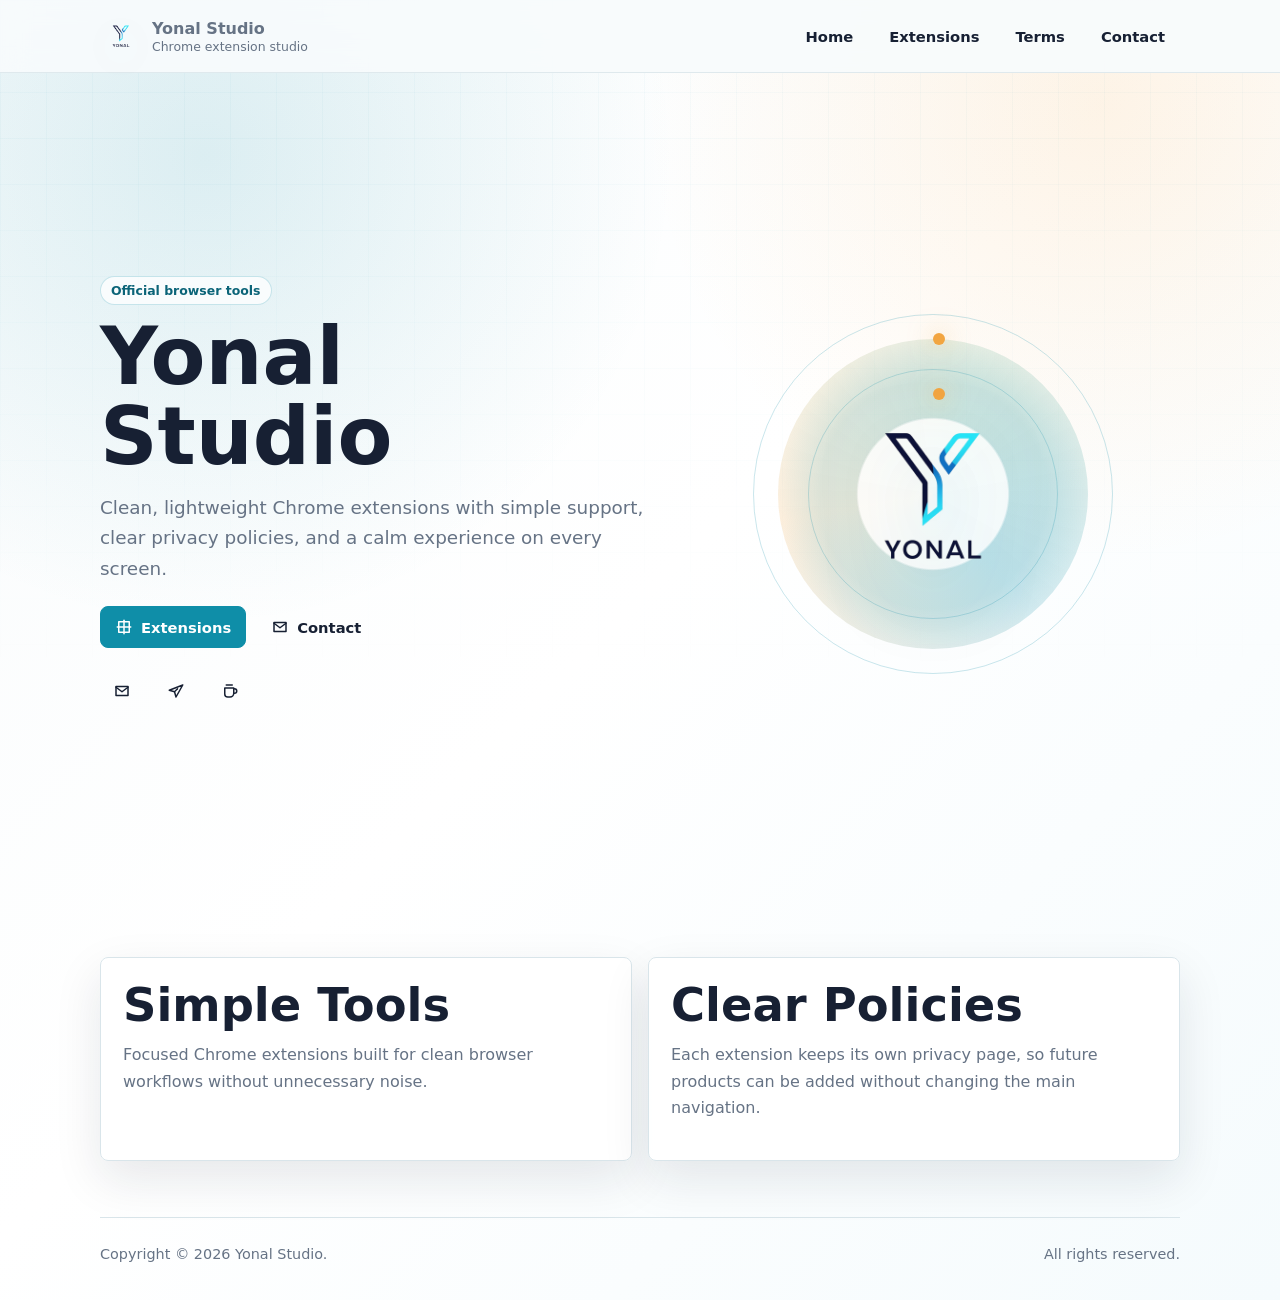
==== commit b68898be: "Polish logo and navigation" ====
--- a/index.html
+++ b/index.html
@@ -19,8 +19,8 @@
         </span>
       </a>
       <nav class="nav" aria-label="Main navigation">
+        <a href="index.html">Home</a>
         <a href="extensions.html">Extensions</a>
-        <a href="privacy.html?privacy=typlune">Privacy</a>
         <a href="terms.html">Terms</a>
         <a href="contact.html">Contact</a>
       </nav>
@@ -38,9 +38,9 @@
             <svg class="icon" viewBox="0 0 24 24" aria-hidden="true"><path d="M12 3v18"/><path d="M3 12h18"/><path d="M5 5h14v14H5z"/></svg>
             Extensions
           </a>
-          <a class="button" href="privacy.html?privacy=typlune">
-            <svg class="icon" viewBox="0 0 24 24" aria-hidden="true"><path d="M12 3l7 3v5c0 5-3 8-7 10-4-2-7-5-7-10V6l7-3z"/><path d="M9 12l2 2 4-4"/></svg>
-            Privacy
+          <a class="button" href="contact.html">
+            <svg class="icon" viewBox="0 0 24 24" aria-hidden="true"><path d="M4 6h16v12H4z"/><path d="M4 7l8 6 8-6"/></svg>
+            Contact
           </a>
         </div>
         <div class="icon-actions" aria-label="Official links">
@@ -62,6 +62,19 @@
         <img class="main-logo" src="Yonal.png" alt="Yonal Studio logo">
       </div>
     </section>
+
+    <section class="page-section">
+      <div class="grid">
+        <article class="panel">
+          <h2>Simple Tools</h2>
+          <p class="muted">Focused Chrome extensions built for clean browser workflows without unnecessary noise.</p>
+        </article>
+        <article class="panel">
+          <h2>Clear Policies</h2>
+          <p class="muted">Each extension keeps its own privacy page, so future products can be added without changing the main navigation.</p>
+        </article>
+      </div>
+    </section>
   </main>
 
   <footer class="wrap footer">
--- a/assets/styles.css
+++ b/assets/styles.css
@@ -108,9 +108,8 @@
 
 .brand img,
 .logo-tile {
-  border: 1px solid rgba(217, 229, 234, 0.92);
-  background: rgba(255, 255, 255, 0.8);
   object-fit: contain;
+  filter: drop-shadow(0 12px 20px rgba(15, 142, 168, 0.18));
 }
 
 .brand img {
@@ -273,6 +272,19 @@
   display: grid;
   place-items: center;
   min-height: 430px;
+}
+
+.logo-showcase::before {
+  content: "";
+  position: absolute;
+  width: min(310px, 70vw);
+  aspect-ratio: 1;
+  border-radius: 50%;
+  background:
+    radial-gradient(circle, rgba(255, 255, 255, 0.78) 0 34%, rgba(15, 142, 168, 0.12) 35% 52%, transparent 70%),
+    conic-gradient(from 140deg, rgba(15, 142, 168, 0.18), rgba(242, 165, 65, 0.18), rgba(19, 138, 91, 0.12), rgba(15, 142, 168, 0.18));
+  filter: blur(0.2px);
+  animation: logoGlow 7s ease-in-out infinite;
 }
 
 .logo-orbit {
@@ -303,12 +315,11 @@
 }
 
 .main-logo {
-  width: min(210px, 50vw);
+  position: relative;
+  width: min(260px, 58vw);
   aspect-ratio: 1;
-  border-radius: 34px;
-  padding: 18px;
-  background: rgba(255, 255, 255, 0.86);
-  box-shadow: var(--shadow);
+  padding: 8px;
+  filter: drop-shadow(0 26px 42px rgba(15, 142, 168, 0.28));
   animation: floatLogo 4.8s ease-in-out infinite;
 }
 
@@ -464,6 +475,13 @@
   50% { transform: translateY(-10px) scale(1.025); }
 }
 
+@keyframes logoGlow {
+  50% {
+    transform: scale(1.04);
+    opacity: 0.76;
+  }
+}
+
 @keyframes touchSpark {
   to {
     opacity: 0;
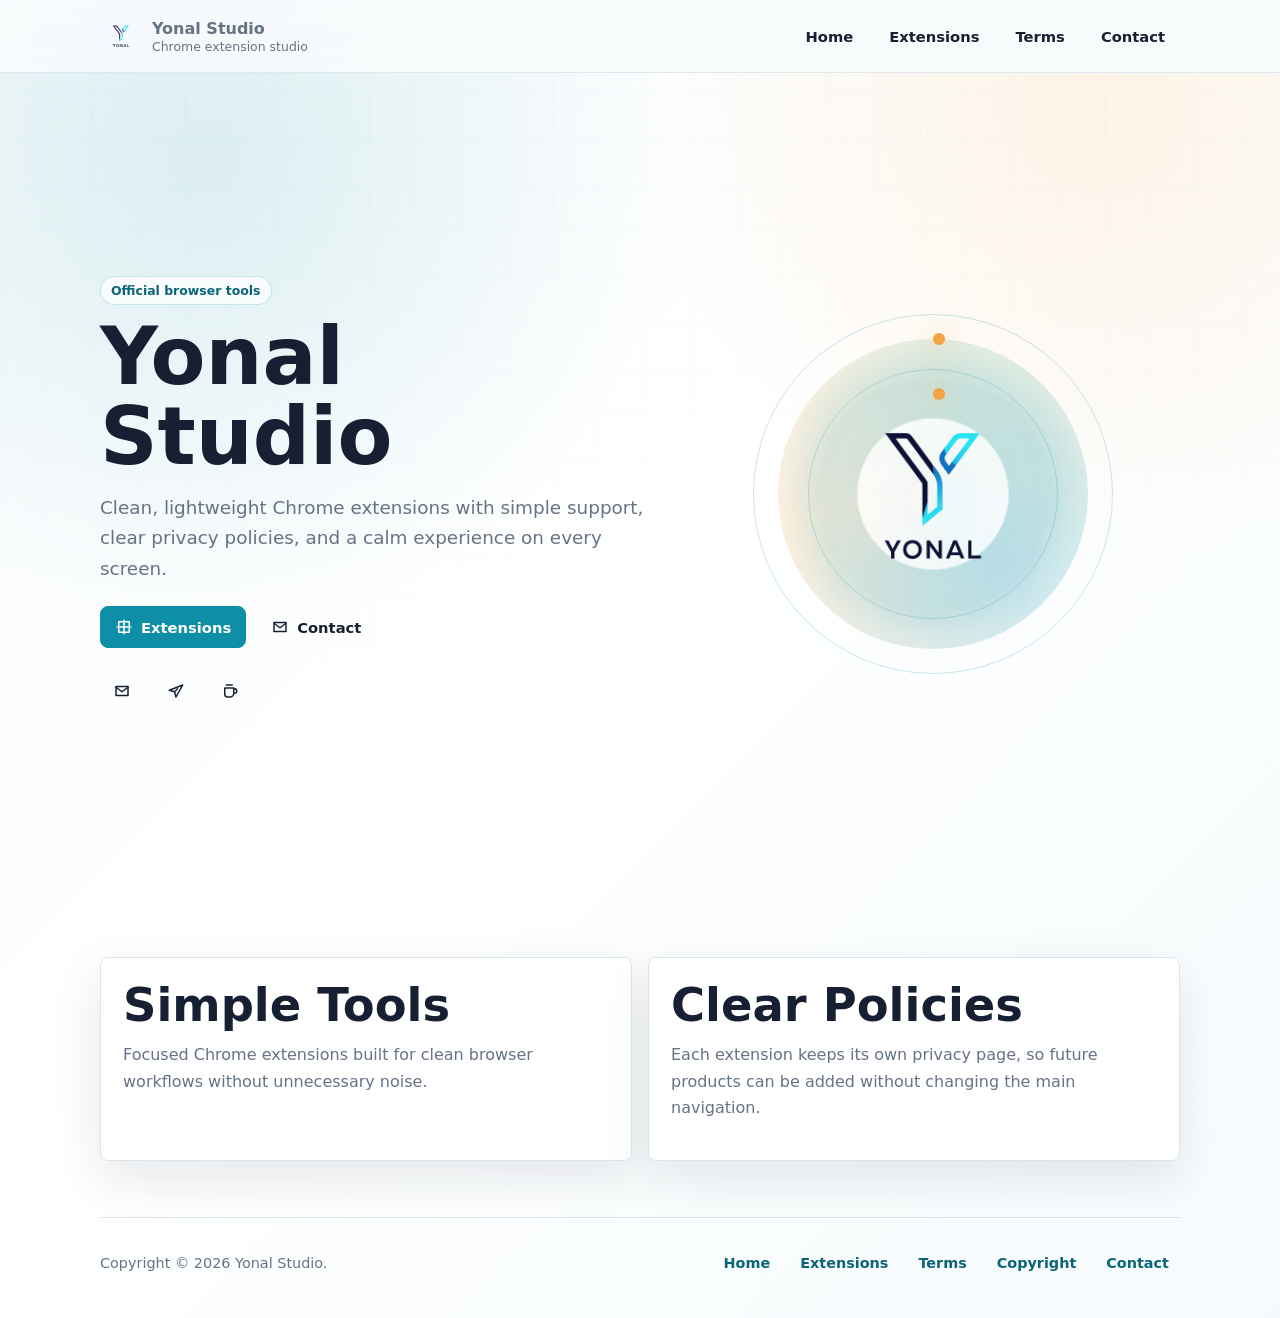
==== commit 425d4cf4: "Improve contact and footer design" ====
--- a/index.html
+++ b/index.html
@@ -79,7 +79,13 @@
 
   <footer class="wrap footer">
     <span>Copyright © <span data-year></span> Yonal Studio.</span>
-    <span>All rights reserved.</span>
+    <nav class="footer-links" aria-label="Footer navigation">
+      <a href="index.html">Home</a>
+      <a href="extensions.html">Extensions</a>
+      <a href="terms.html">Terms</a>
+      <a href="copyright.html">Copyright</a>
+      <a href="contact.html">Contact</a>
+    </nav>
   </footer>
 
   <script src="assets/site.js"></script>
--- a/assets/styles.css
+++ b/assets/styles.css
@@ -377,6 +377,62 @@
   box-shadow: 0 26px 60px rgba(23, 32, 51, 0.13);
 }
 
+.contact-card {
+  display: grid;
+  align-content: start;
+  gap: 12px;
+  min-height: 230px;
+}
+
+.contact-badge {
+  display: grid;
+  place-items: center;
+  width: 58px;
+  height: 58px;
+  border-radius: 18px;
+  color: #fff;
+  background: linear-gradient(135deg, var(--brand), var(--brand-dark));
+  box-shadow: 0 18px 36px rgba(15, 142, 168, 0.2);
+}
+
+.contact-badge.telegram {
+  background: linear-gradient(135deg, #2aabee, #0f8ea8);
+}
+
+.contact-badge.coffee {
+  background: linear-gradient(135deg, #f2a541, #0f8ea8);
+}
+
+.contact-card .icon {
+  width: 25px;
+  height: 25px;
+}
+
+.contact-card .button {
+  width: fit-content;
+  margin-top: 2px;
+}
+
+.legal-card {
+  display: grid;
+  gap: 18px;
+}
+
+.legal-section {
+  padding: 0 0 18px;
+  border-bottom: 1px solid rgba(217, 229, 234, 0.78);
+}
+
+.legal-section:last-child {
+  padding-bottom: 0;
+  border-bottom: 0;
+}
+
+.legal-card h2 {
+  margin-bottom: 7px;
+  font-size: clamp(1.22rem, 2.4vw, 1.7rem);
+}
+
 .extension-head {
   display: grid;
   grid-template-columns: 60px minmax(0, 1fr);
@@ -441,13 +497,38 @@
 }
 
 .footer {
-  display: flex;
-  justify-content: space-between;
+  display: grid;
+  grid-template-columns: minmax(0, 1fr) auto;
+  align-items: center;
   gap: 12px;
   padding: 28px 0 38px;
   border-top: 1px solid var(--line);
   color: var(--muted);
   font-size: 0.9rem;
+}
+
+.footer-links {
+  display: flex;
+  flex-wrap: wrap;
+  justify-content: flex-end;
+  gap: 8px;
+}
+
+.footer-links a {
+  display: inline-flex;
+  align-items: center;
+  min-height: 34px;
+  padding: 0 10px;
+  border: 1px solid transparent;
+  border-radius: 8px;
+  color: var(--brand-dark);
+  font-weight: 800;
+  text-decoration: none;
+}
+
+.footer-links a:hover {
+  border-color: var(--line);
+  background: var(--surface);
 }
 
 ul.clean-list {
@@ -557,7 +638,11 @@
   }
 
   .footer {
-    flex-direction: column;
+    grid-template-columns: 1fr;
+  }
+
+  .footer-links {
+    justify-content: flex-start;
   }
 }
 
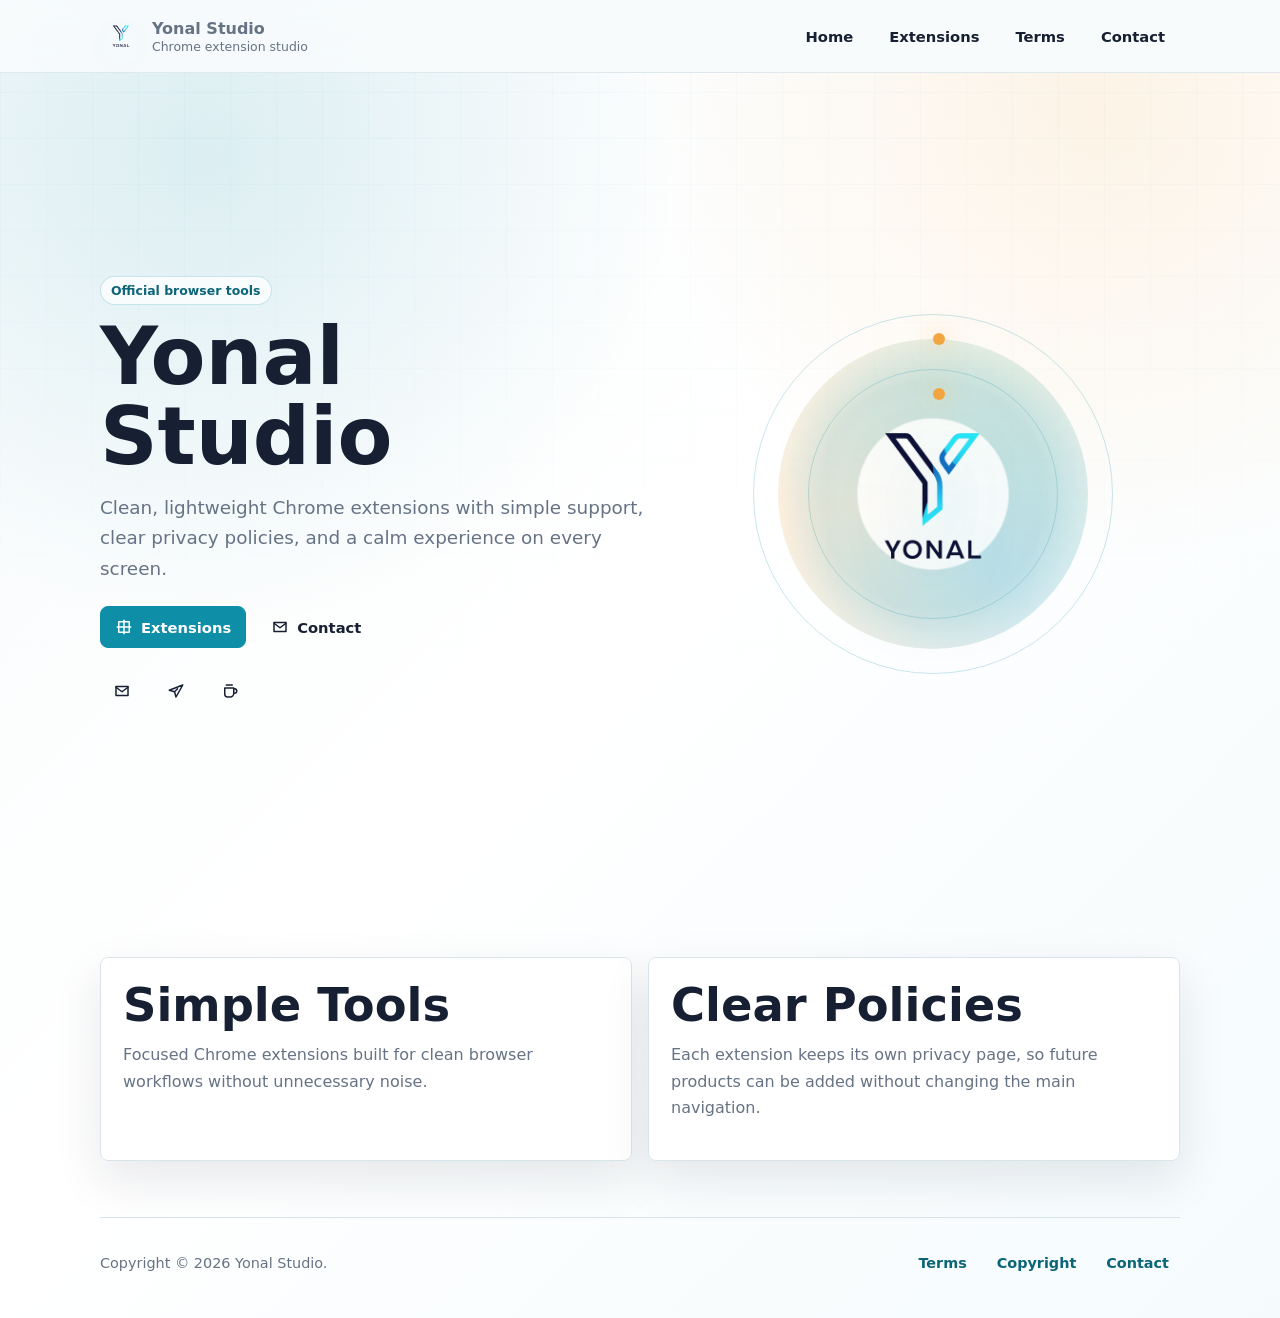
==== commit d3713325: "Update extension privacy pages" ====
--- a/index.html
+++ b/index.html
@@ -80,8 +80,6 @@
   <footer class="wrap footer">
     <span>Copyright © <span data-year></span> Yonal Studio.</span>
     <nav class="footer-links" aria-label="Footer navigation">
-      <a href="index.html">Home</a>
-      <a href="extensions.html">Extensions</a>
       <a href="terms.html">Terms</a>
       <a href="copyright.html">Copyright</a>
       <a href="contact.html">Contact</a>
--- a/assets/styles.css
+++ b/assets/styles.css
@@ -225,7 +225,10 @@
 h1,
 h2,
 h3,
-p { margin-top: 0; }
+p {
+  margin-top: 0;
+  overflow-wrap: break-word;
+}
 
 h1 {
   max-width: 720px;
@@ -452,33 +455,110 @@
 }
 
 .policy-shell {
-  width: min(860px, calc(100% - 32px));
+  width: min(940px, calc(100% - 32px));
   margin: 0 auto;
-  padding: 36px 0 48px;
+  padding: 46px 0 58px;
+  min-height: 100vh;
 }
 
 .policy-top {
+  display: grid;
+  grid-template-columns: 76px minmax(0, 1fr);
+  align-items: center;
+  gap: 18px;
+  margin-bottom: 24px;
+}
+
+.policy-logo {
+  width: 76px;
+  height: 76px;
+  background: #05070b;
+  transition: opacity 160ms ease;
+}
+
+.policy-logo.logo-placeholder {
+  animation: logoWaiting 1.8s ease-in-out infinite;
+}
+
+.policy-logo.logo-switching {
+  opacity: 0.2;
+  transform: scale(0.94);
+}
+
+.policy-card {
+  padding: 0;
+  overflow: hidden;
+  box-shadow: 0 22px 62px rgba(23, 32, 51, 0.09);
+}
+
+.policy-top h1 {
+  max-width: 760px;
+  margin-bottom: 8px;
+  font-size: clamp(2.1rem, 5.8vw, 4.1rem);
+  overflow-wrap: anywhere;
+}
+
+.policy-body {
+  display: grid;
+  gap: 0;
+}
+
+.policy-section {
+  padding: 24px 26px;
+  border-bottom: 1px solid rgba(217, 229, 234, 0.78);
+}
+
+.policy-section:last-child {
+  border-bottom: 0;
+}
+
+.policy-section h2 {
+  margin-bottom: 9px;
+  color: var(--text);
+  font-size: clamp(1.12rem, 2vw, 1.38rem);
+  line-height: 1.2;
+}
+
+.policy-section p {
+  max-width: 780px;
+  margin-bottom: 10px;
+  color: #344054;
+  line-height: 1.74;
+  overflow-wrap: anywhere;
+}
+
+.policy-section p:last-child {
+  margin-bottom: 0;
+}
+
+.policy-footer {
+  display: grid;
+  grid-template-columns: minmax(0, 1fr) auto;
+  align-items: center;
+  gap: 18px;
+  margin-top: 20px;
+  padding: 20px 22px;
+  border: 1px solid rgba(217, 229, 234, 0.9);
+  border-radius: 8px;
+  background: rgba(255, 255, 255, 0.72);
+}
+
+.policy-footer strong {
+  display: block;
+  margin-bottom: 4px;
+}
+
+.policy-footer p {
+  margin: 0;
+  color: var(--muted);
+  line-height: 1.55;
+}
+
+.policy-footer-actions {
   display: flex;
-  align-items: center;
-  gap: 14px;
-  margin-bottom: 22px;
-}
-
-.policy-logo {
-  width: 64px;
-  height: 64px;
-}
-
-.policy-card {
-  box-shadow: none;
-}
-
-.policy-card pre {
-  margin: 0;
-  white-space: pre-wrap;
-  color: #344054;
-  font: inherit;
-  line-height: 1.72;
+  flex-wrap: wrap;
+  justify-content: flex-end;
+  gap: 10px;
 }
 
 .linkless {
@@ -563,6 +643,13 @@
   }
 }
 
+@keyframes logoWaiting {
+  50% {
+    opacity: 0.55;
+    transform: scale(0.98);
+  }
+}
+
 @keyframes touchSpark {
   to {
     opacity: 0;
@@ -608,6 +695,14 @@
 
   .logo-showcase {
     min-height: 320px;
+  }
+
+  .policy-footer {
+    grid-template-columns: 1fr;
+  }
+
+  .policy-footer-actions {
+    justify-content: flex-start;
   }
 }
 
@@ -635,6 +730,37 @@
   .policy-card,
   .panel {
     padding: 16px;
+  }
+
+  .policy-card {
+    padding: 0;
+  }
+
+  .policy-top {
+    grid-template-columns: 56px minmax(0, 1fr);
+    gap: 12px;
+  }
+
+  .policy-logo {
+    width: 56px;
+    height: 56px;
+    border-radius: 12px;
+  }
+
+  .policy-section {
+    padding: 19px 16px;
+  }
+
+  .policy-shell {
+    padding-top: 28px;
+  }
+
+  .policy-footer {
+    padding: 16px;
+  }
+
+  .policy-footer-actions .button {
+    flex: 1 1 140px;
   }
 
   .footer {
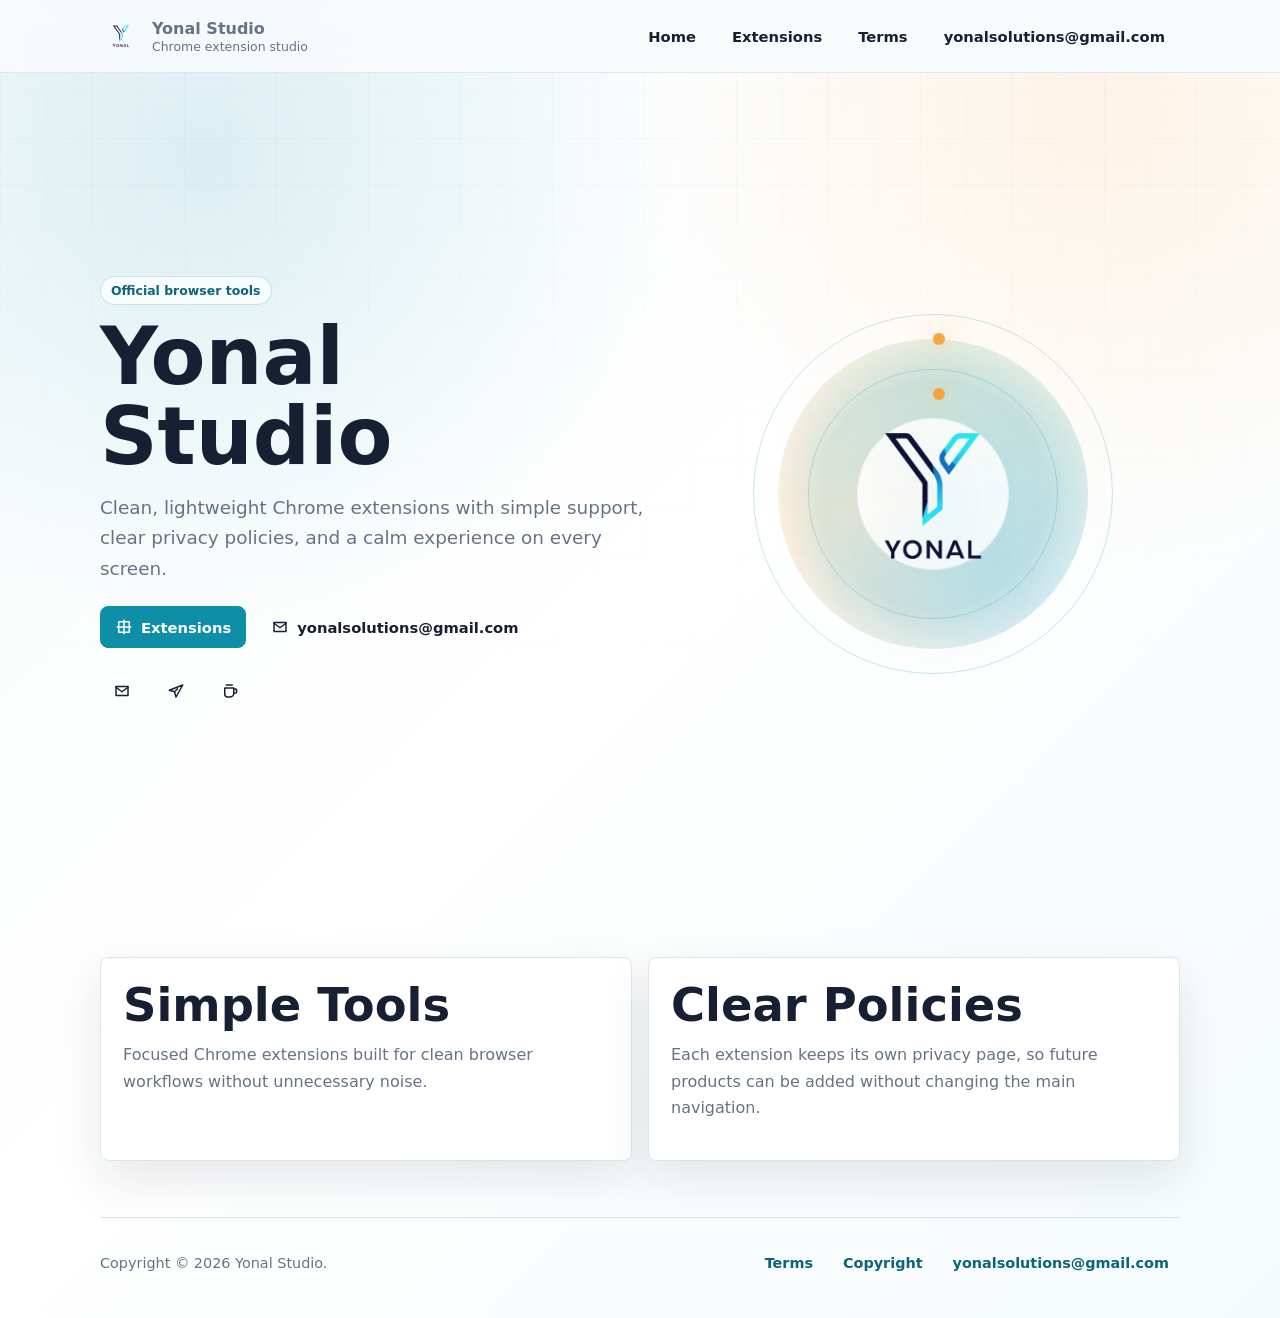
==== commit d90fc0ff: "Show all extensions and update contact labels" ====
--- a/index.html
+++ b/index.html
@@ -5,6 +5,7 @@
   <meta name="viewport" content="width=device-width, initial-scale=1">
   <title>Yonal Studio</title>
   <meta name="description" content="Official Yonal Studio Chrome extension home page.">
+  <link rel="icon" type="image/svg+xml" href="assets/favicon.svg">
   <link rel="stylesheet" href="assets/styles.css">
 </head>
 <body>
@@ -22,7 +23,7 @@
         <a href="index.html">Home</a>
         <a href="extensions.html">Extensions</a>
         <a href="terms.html">Terms</a>
-        <a href="contact.html">Contact</a>
+        <a href="contact.html">yonalsolutions@gmail.com</a>
       </nav>
     </div>
   </header>
@@ -40,7 +41,7 @@
           </a>
           <a class="button" href="contact.html">
             <svg class="icon" viewBox="0 0 24 24" aria-hidden="true"><path d="M4 6h16v12H4z"/><path d="M4 7l8 6 8-6"/></svg>
-            Contact
+            yonalsolutions@gmail.com
           </a>
         </div>
         <div class="icon-actions" aria-label="Official links">
@@ -82,7 +83,7 @@
     <nav class="footer-links" aria-label="Footer navigation">
       <a href="terms.html">Terms</a>
       <a href="copyright.html">Copyright</a>
-      <a href="contact.html">Contact</a>
+      <a href="contact.html">yonalsolutions@gmail.com</a>
     </nav>
   </footer>
 
--- a/assets/styles.css
+++ b/assets/styles.css
@@ -160,6 +160,8 @@
 .button {
   gap: 8px;
   padding: 0 14px;
+  overflow-wrap: anywhere;
+  text-align: center;
 }
 
 .icon-button {
@@ -604,6 +606,8 @@
   color: var(--brand-dark);
   font-weight: 800;
   text-decoration: none;
+  overflow-wrap: anywhere;
+  text-align: center;
 }
 
 .footer-links a:hover {
@@ -679,7 +683,7 @@
   .nav a {
     min-width: 0;
     padding-inline: 8px;
-    font-size: 0.84rem;
+    font-size: 0.78rem;
   }
 
   .hero,
@@ -761,6 +765,11 @@
 
   .policy-footer-actions .button {
     flex: 1 1 140px;
+  }
+
+  .nav a,
+  .footer-links a {
+    font-size: 0.74rem;
   }
 
   .footer {
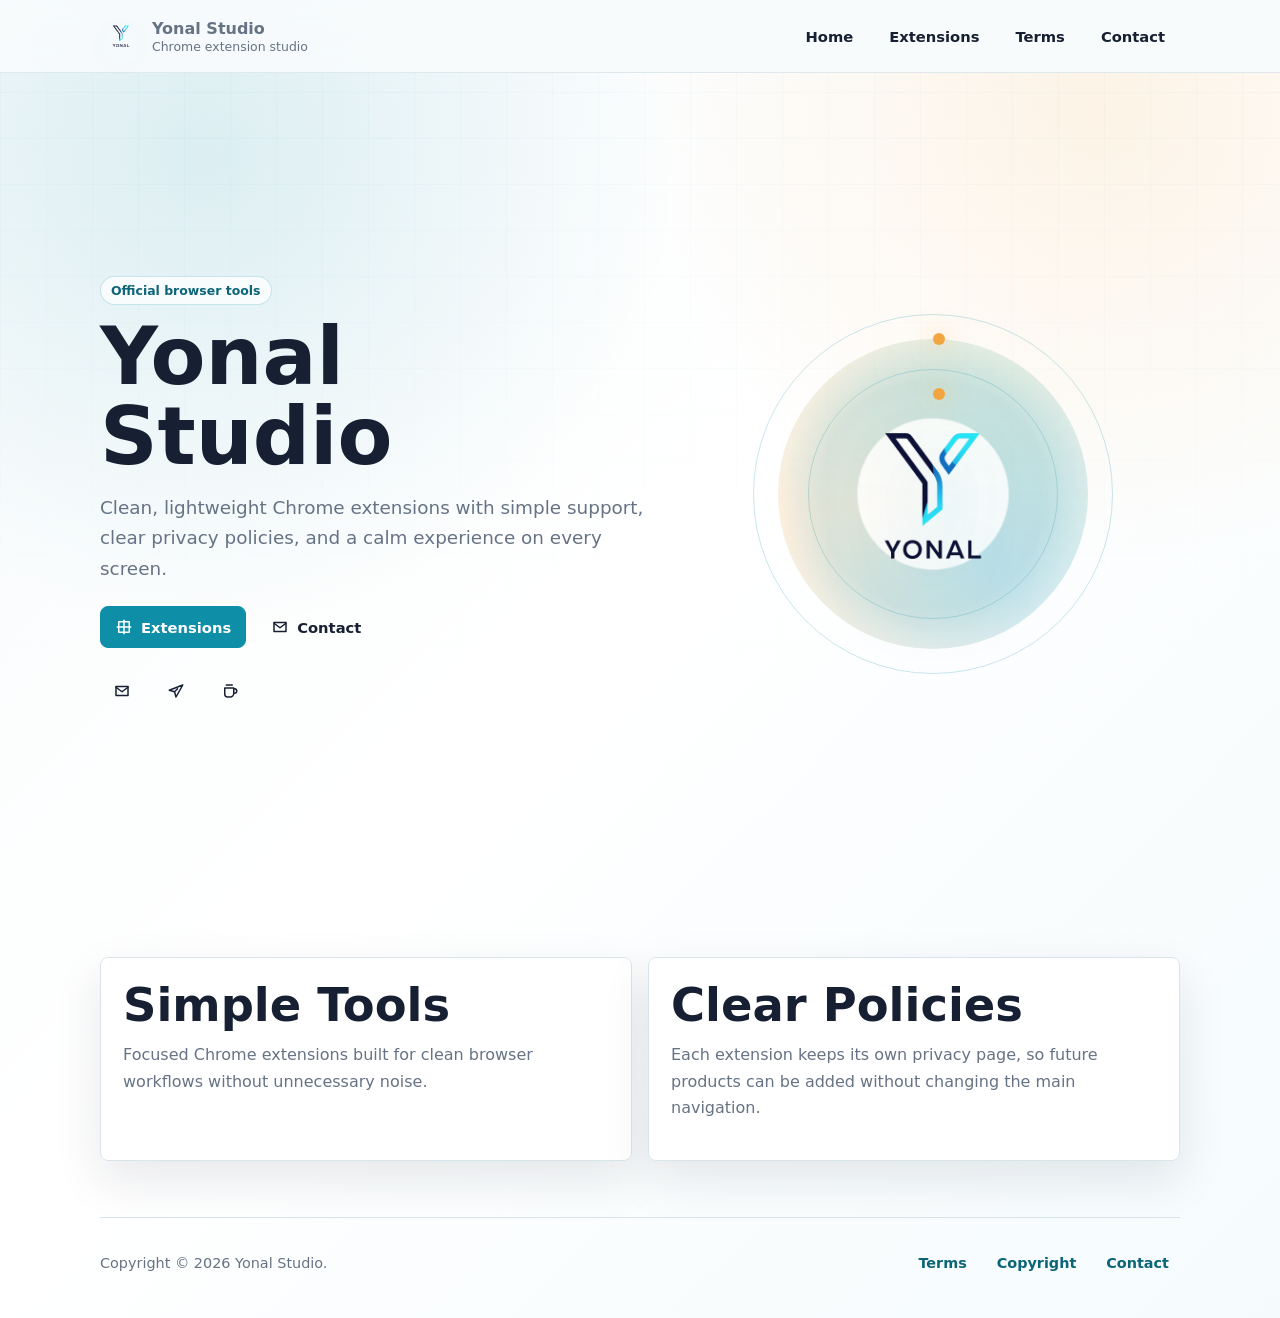
==== commit 392f857e: "Restore contact labels" ====
--- a/index.html
+++ b/index.html
@@ -23,7 +23,7 @@
         <a href="index.html">Home</a>
         <a href="extensions.html">Extensions</a>
         <a href="terms.html">Terms</a>
-        <a href="contact.html">yonalsolutions@gmail.com</a>
+        <a href="contact.html">Contact</a>
       </nav>
     </div>
   </header>
@@ -41,7 +41,7 @@
           </a>
           <a class="button" href="contact.html">
             <svg class="icon" viewBox="0 0 24 24" aria-hidden="true"><path d="M4 6h16v12H4z"/><path d="M4 7l8 6 8-6"/></svg>
-            yonalsolutions@gmail.com
+            Contact
           </a>
         </div>
         <div class="icon-actions" aria-label="Official links">
@@ -83,7 +83,7 @@
     <nav class="footer-links" aria-label="Footer navigation">
       <a href="terms.html">Terms</a>
       <a href="copyright.html">Copyright</a>
-      <a href="contact.html">yonalsolutions@gmail.com</a>
+      <a href="contact.html">Contact</a>
     </nav>
   </footer>
 
